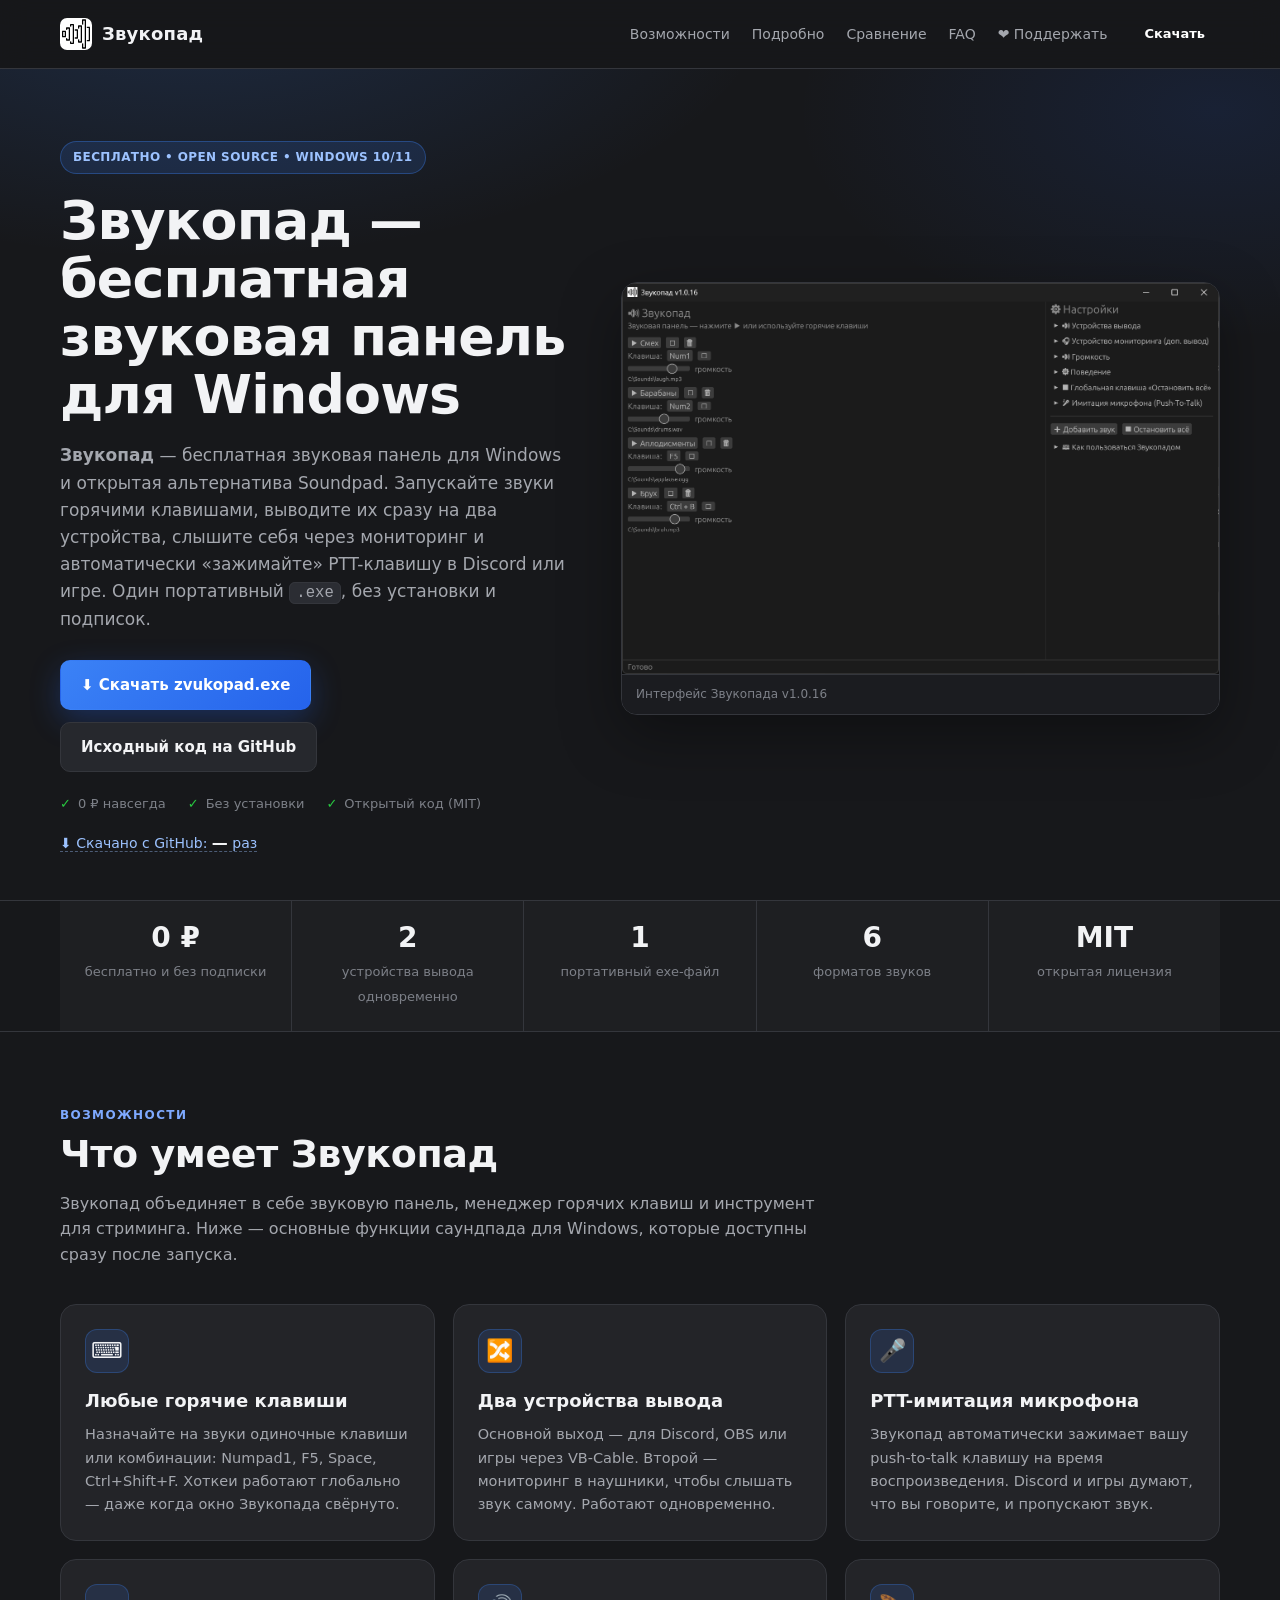
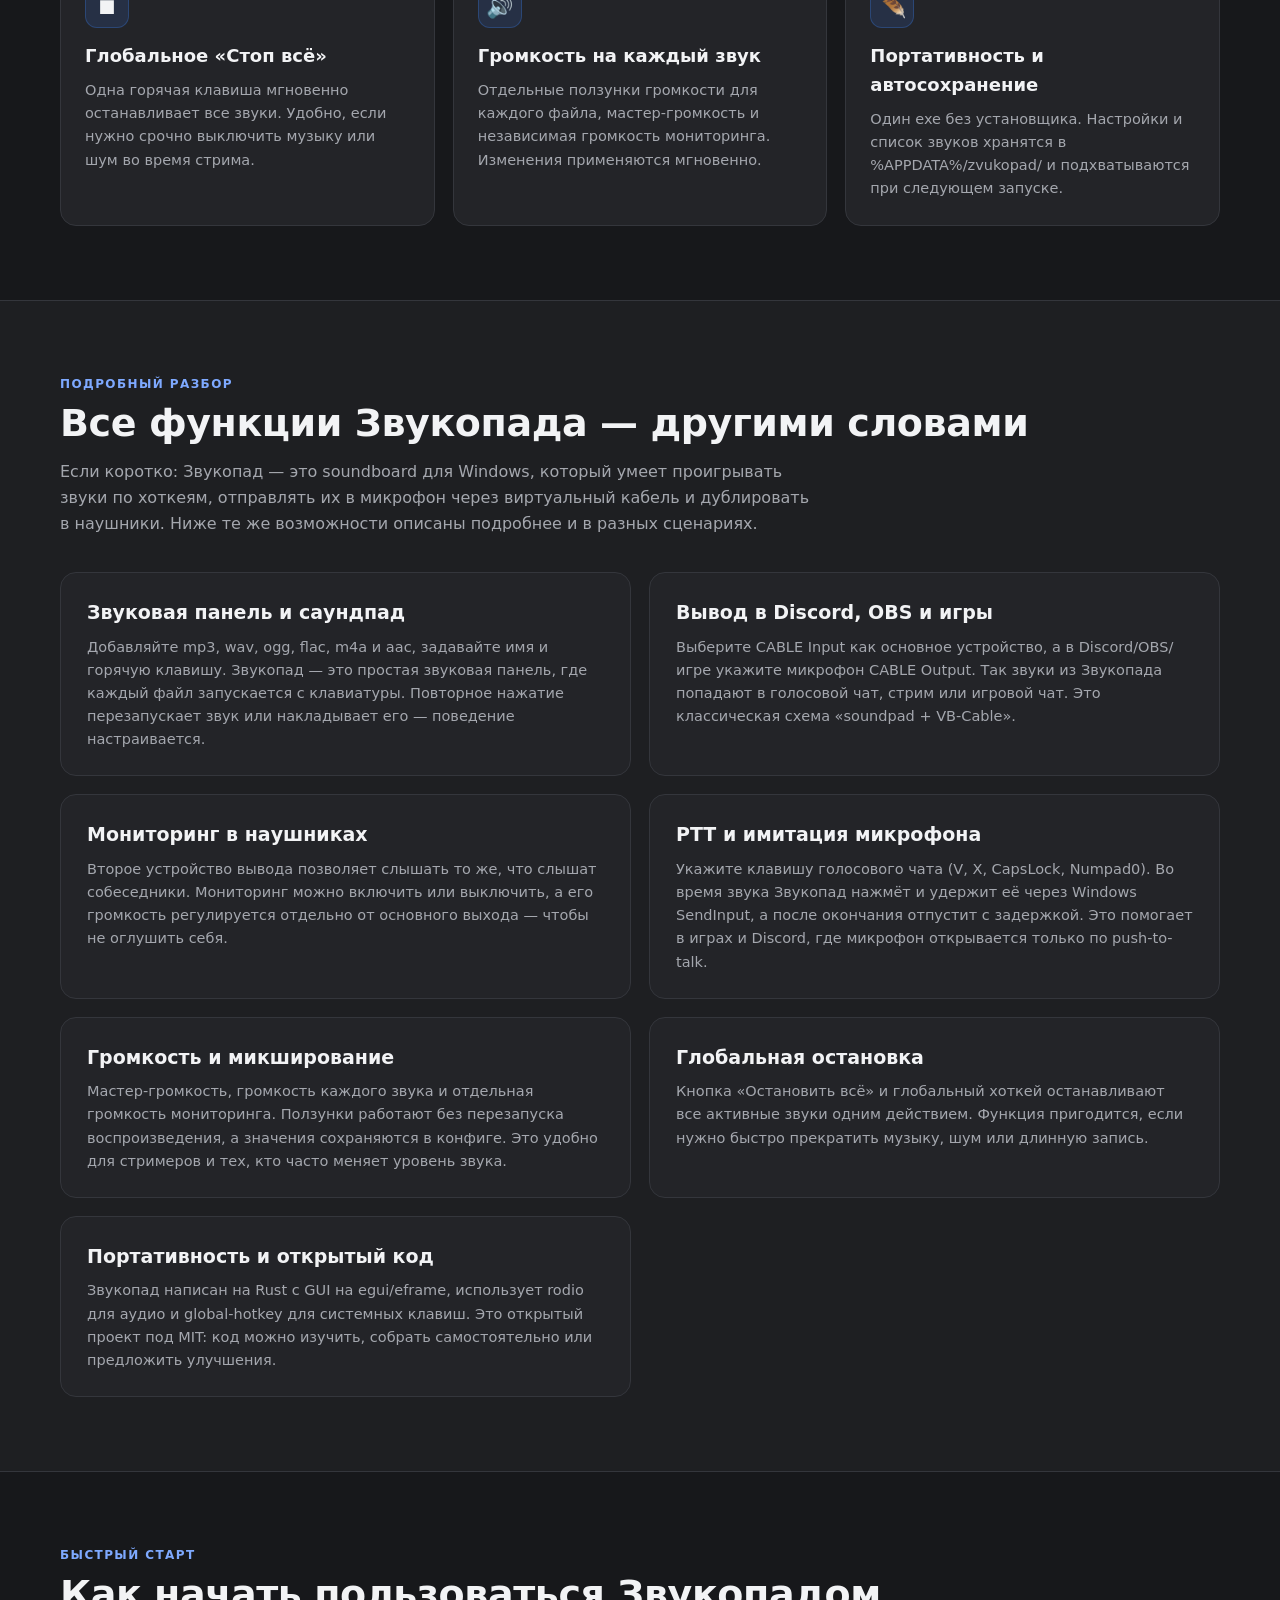
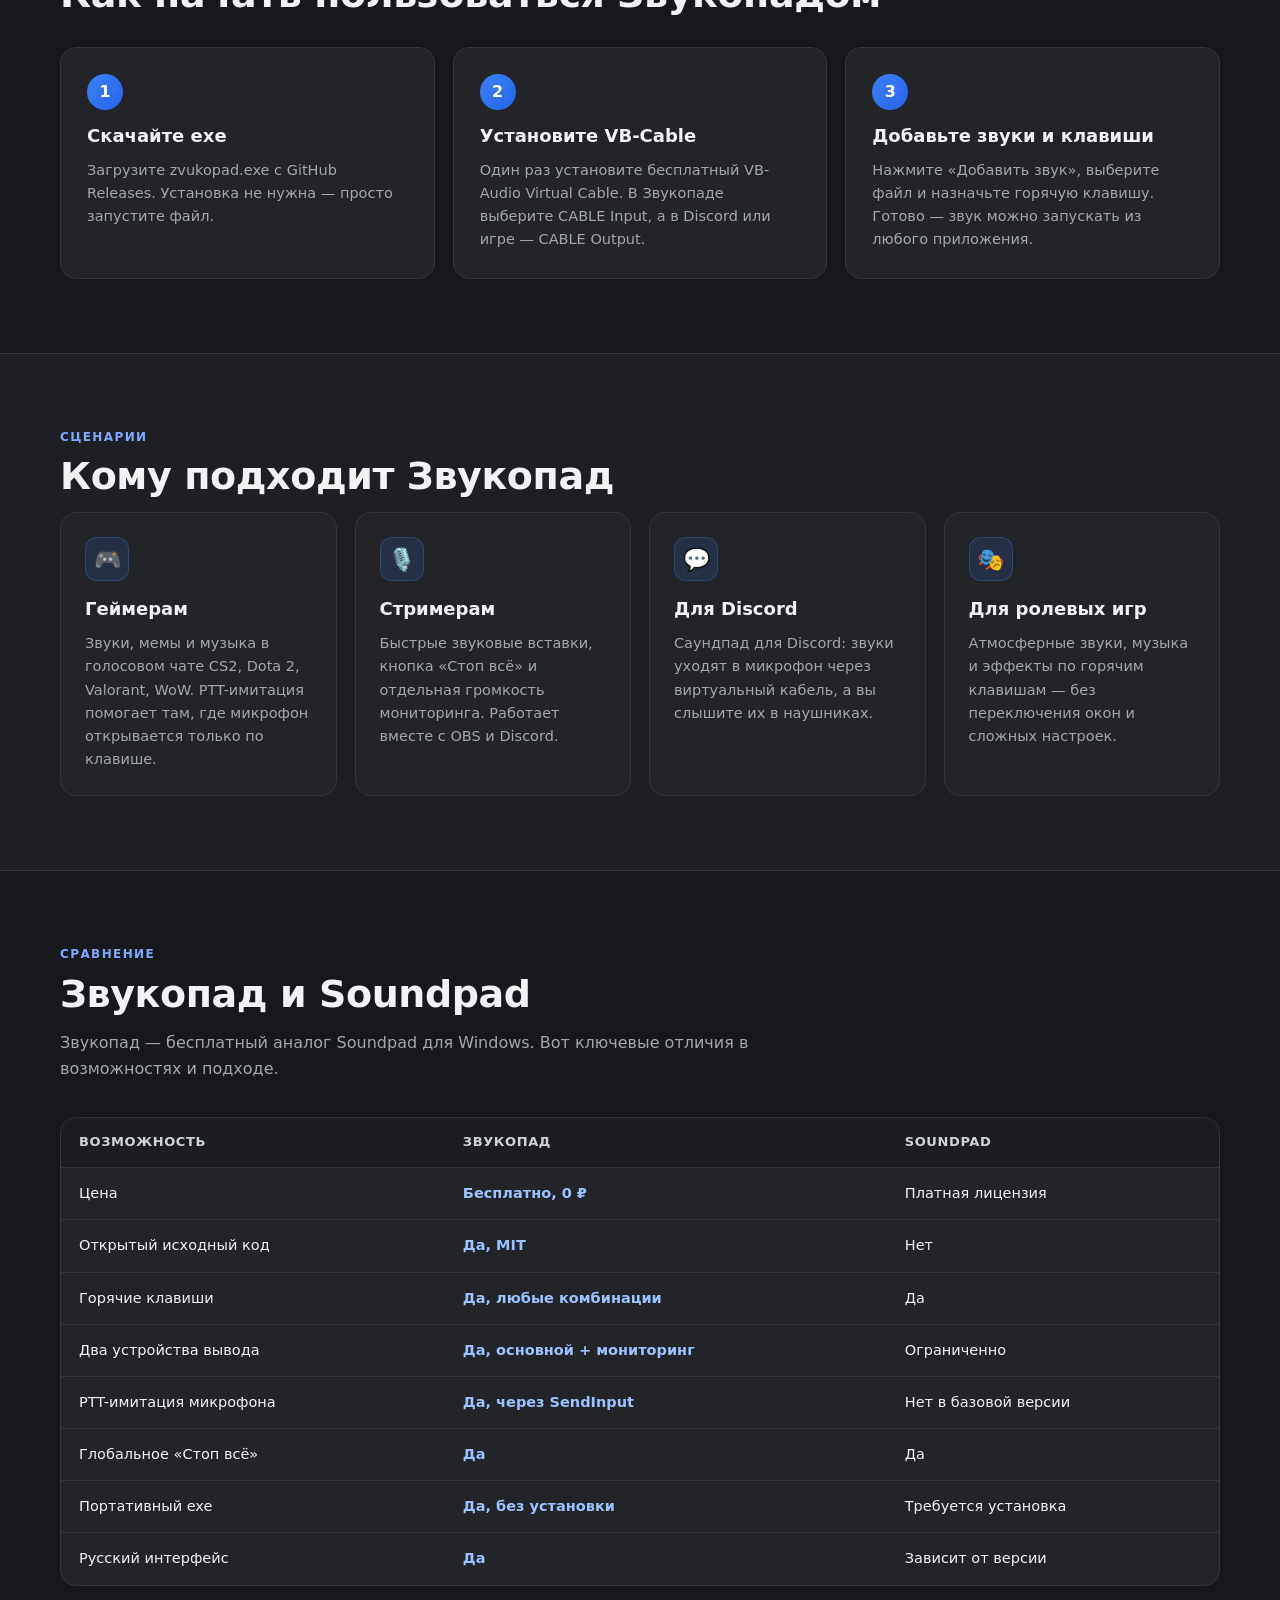
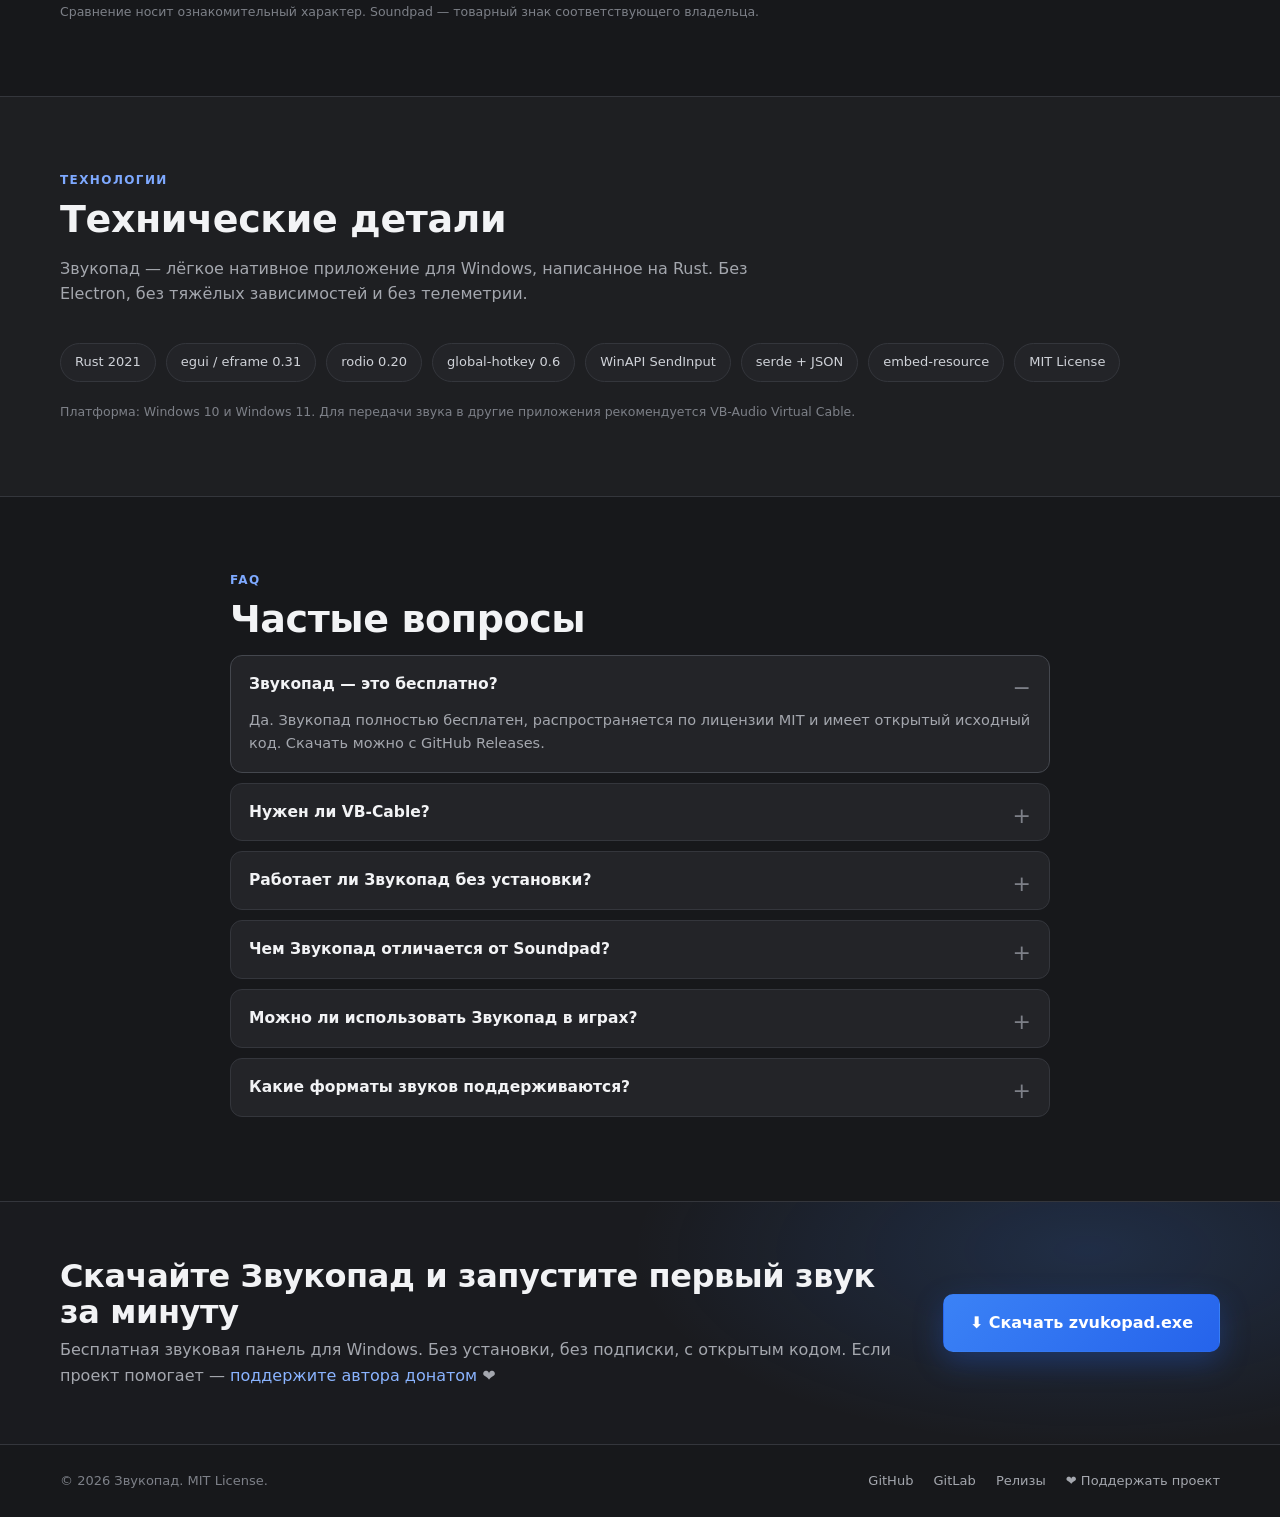
==== docs/index.html @ e40341d3 "fix(site): живой счётчик загрузок из GitHub API вместо бейджа shields.io" ====
<!DOCTYPE html>
<html lang="ru">
<head>
  <meta charset="UTF-8">
  <meta name="viewport" content="width=device-width, initial-scale=1">
  <title>Звукопад — бесплатный Soundpad для Windows: звуковая панель, горячие клавиши, PTT</title>
  <meta name="description" content="Звукопад — бесплатная звуковая панель (саундпад) для Windows. Горячие клавиши, вывод звука на два устройства, мониторинг, PTT-имитация микрофона и глобальная кнопка «Стоп всё». Портативный exe без установки. Бесплатный аналог Soundpad.">
  <meta name="keywords" content="звукопад, soundpad, саундпад, soundboard, звуковая панель, звуки для Discord, горячие клавиши, PTT, VB-Cable, виртуальный кабель, бесплатный soundpad, soundpad alternative, Windows, Rust, звуки для игр, стриминг">
  <meta name="robots" content="index, follow, max-image-preview:large">
  <meta name="theme-color" content="#1e1f22">
  <link rel="canonical" href="https://didimoonyt.github.io/zvukopad/">
  <link rel="icon" href="assets/icon.ico">
  <link rel="apple-touch-icon" href="assets/icon.ico">

  <meta property="og:type" content="website">
  <meta property="og:site_name" content="Звукопад">
  <meta property="og:locale" content="ru_RU">
  <meta property="og:title" content="Звукопад — бесплатный Soundpad для Windows">
  <meta property="og:description" content="Звуковая панель с горячими клавишами, двумя устройствами вывода, мониторингом и PTT-имитацией микрофона. Бесплатно, без установки, с открытым кодом.">
  <meta property="og:url" content="https://didimoonyt.github.io/zvukopad/">
  <meta property="og:image" content="https://didimoonyt.github.io/zvukopad/assets/screenshot-v1.0.16.png">
  <meta property="og:image:alt" content="Скриншот интерфейса Звукопада">

  <meta name="twitter:card" content="summary_large_image">
  <meta name="twitter:title" content="Звукопад — бесплатный Soundpad для Windows">
  <meta name="twitter:description" content="Звуковая панель с горячими клавишами, двумя устройствами вывода и PTT-имитацией микрофона. Бесплатный аналог Soundpad.">
  <meta name="twitter:image" content="https://didimoonyt.github.io/zvukopad/assets/screenshot-v1.0.16.png">

  <link rel="stylesheet" href="styles.css">

  <script type="application/ld+json">
  {
    "@context": "https://schema.org",
    "@type": "SoftwareApplication",
    "name": "Звукопад",
    "alternateName": ["Zvukopad", "Звукопад — бесплатный аналог Soundpad"],
    "applicationCategory": "MultimediaApplication",
    "applicationSubCategory": "Soundboard",
    "operatingSystem": "Windows 10, Windows 11",
    "description": "Бесплатная звуковая панель для Windows с горячими клавишами, выводом звука на два устройства, мониторингом, PTT-имитацией микрофона и глобальной кнопкой «Стоп всё». Портативный exe без установки.",
    "url": "https://didimoonyt.github.io/zvukopad/",
    "downloadUrl": "https://github.com/DidimoonYT/zvukopad/releases/latest/download/zvukopad.exe",
    "screenshot": "https://didimoonyt.github.io/zvukopad/assets/screenshot-v1.0.16.png",
    "softwareVersion": "1.0.17",
    "license": "https://github.com/DidimoonYT/zvukopad/blob/master/LICENSE",
    "offers": { "@type": "Offer", "price": "0", "priceCurrency": "RUB" },
    "featureList": [
      "Горячие клавиши для любых звуков",
      "Вывод звука одновременно на два устройства",
      "Мониторинг в наушники",
      "PTT-имитация микрофона",
      "Глобальная кнопка «Стоп всё»",
      "Отдельная громкость для каждого звука",
      "Портативный exe без установки",
      "Открытый исходный код на Rust"
    ],
    "author": { "@type": "Person", "name": "DidimoonYT", "url": "https://github.com/DidimoonYT" },
    "sameAs": [
      "https://github.com/DidimoonYT/zvukopad",
      "https://gitlab.com/didimoonyt/zvukopad"
    ]
  }
  </script>

  <script type="application/ld+json">
  {
    "@context": "https://schema.org",
    "@type": "FAQPage",
    "mainEntity": [
      {
        "@type": "Question",
        "name": "Звукопад — это бесплатно?",
        "acceptedAnswer": { "@type": "Answer", "text": "Да. Звукопад полностью бесплатен, распространяется по лицензии MIT и имеет открытый исходный код. Скачать можно с GitHub Releases." }
      },
      {
        "@type": "Question",
        "name": "Нужен ли VB-Cable?",
        "acceptedAnswer": { "@type": "Answer", "text": "Для передачи звука в Discord, OBS или игры нужен виртуальный аудиокабель VB-Cable. Это бесплатная программа, устанавливается один раз." }
      },
      {
        "@type": "Question",
        "name": "Работает ли Звукопад без установки?",
        "acceptedAnswer": { "@type": "Answer", "text": "Да, это портативный single-exe. Достаточно скачать zvukopad.exe и запустить. Настройки сохраняются в %APPDATA%/zvukopad/." }
      },
      {
        "@type": "Question",
        "name": "Чем Звукопад отличается от Soundpad?",
        "acceptedAnswer": { "@type": "Answer", "text": "Звукопад бесплатный, с открытым кодом, поддерживает два устройства вывода, мониторинг, PTT-имитацию микрофона и глобальную кнопку «Стоп всё». Это лёгкий портативный аналог Soundpad для Windows." }
      },
      {
        "@type": "Question",
        "name": "Можно ли использовать Звукопад в играх?",
        "acceptedAnswer": { "@type": "Answer", "text": "Да. Звукопад работает как обычное приложение Windows и использует SendInput для PTT-имитации. В большинстве игр и в Discord звук передаётся через виртуальный кабель." }
      }
    ]
  }
  </script>
</head>
<body>
  <header class="site-header">
    <div class="container header-inner">
      <a class="brand" href="#top" aria-label="Звукопад — на главную">
        <img src="assets/icon.ico" alt="" width="32" height="32">
        <span>Звукопад</span>
      </a>
      <nav class="nav" aria-label="Основная навигация">
        <a href="#features">Возможности</a>
        <a href="#details">Подробно</a>
        <a href="#compare">Сравнение</a>
        <a href="#faq">FAQ</a>
        <a href="https://www.donationalerts.com/r/didimoon" target="_blank" rel="noopener">❤ Поддержать</a>
        <a class="btn btn-small" href="https://github.com/DidimoonYT/zvukopad/releases/latest/download/zvukopad.exe">Скачать</a>
      </nav>
    </div>
  </header>

  <main id="top">
    <section class="hero">
      <div class="container hero-grid">
        <div class="hero-copy">
          <p class="badge">Бесплатно • Open Source • Windows 10/11</p>
          <h1>Звукопад — бесплатная звуковая панель для Windows</h1>
          <p class="lead">
            <strong>Звукопад</strong> — бесплатная звуковая панель для Windows и открытая альтернатива Soundpad. Запускайте звуки
            горячими клавишами, выводите их сразу на два устройства, слышите себя через мониторинг и
            автоматически «зажимайте» PTT-клавишу в Discord или игре. Один портативный <code>.exe</code>,
            без установки и подписок.
          </p>
          <div class="hero-actions">
            <a class="btn btn-primary" href="https://github.com/DidimoonYT/zvukopad/releases/latest/download/zvukopad.exe">⬇ Скачать zvukopad.exe</a>
            <a class="btn btn-ghost" href="https://github.com/DidimoonYT/zvukopad" target="_blank" rel="noopener">Исходный код на GitHub</a>
          </div>
          <ul class="hero-points">
            <li>0 ₽ навсегда</li>
            <li>Без установки</li>
            <li>Открытый код (MIT)</li>
          </ul>
          <p class="downloads-line">
            <a href="https://github.com/DidimoonYT/zvukopad/releases" target="_blank" rel="noopener">
              ⬇ Скачано с GitHub: <strong id="downloads-count">…</strong> раз
            </a>
          </p>
        </div>
        <figure class="hero-shot">
          <img src="assets/screenshot-v1.0.16.png" alt="Скриншот интерфейса Звукопада: список звуков, горячие клавиши, громкость и настройки" width="1444" height="947" loading="eager">
          <figcaption>Интерфейс Звукопада v1.0.16</figcaption>
        </figure>
      </div>
    </section>

    <section class="stats" aria-label="Коротко о программе">
      <div class="container stats-grid">
        <div><strong>0 ₽</strong><span>бесплатно и без подписки</span></div>
        <div><strong>2</strong><span>устройства вывода одновременно</span></div>
        <div><strong>1</strong><span>портативный exe-файл</span></div>
        <div><strong>6</strong><span>форматов звуков</span></div>
        <div><strong>MIT</strong><span>открытая лицензия</span></div>
      </div>
    </section>

    <section id="features" class="section">
      <div class="container">
        <p class="eyebrow">Возможности</p>
        <h2>Что умеет Звукопад</h2>
        <p class="section-lead">
          Звукопад объединяет в себе звуковую панель, менеджер горячих клавиш и инструмент для стриминга.
          Ниже — основные функции саундпада для Windows, которые доступны сразу после запуска.
        </p>
        <div class="cards">
          <article class="card">
            <div class="icon">⌨️</div>
            <h3>Любые горячие клавиши</h3>
            <p>Назначайте на звуки одиночные клавиши или комбинации: Numpad1, F5, Space, Ctrl+Shift+F. Хоткеи работают глобально — даже когда окно Звукопада свёрнуто.</p>
          </article>
          <article class="card">
            <div class="icon">🔀</div>
            <h3>Два устройства вывода</h3>
            <p>Основной выход — для Discord, OBS или игры через VB-Cable. Второй — мониторинг в наушники, чтобы слышать звук самому. Работают одновременно.</p>
          </article>
          <article class="card">
            <div class="icon">🎤</div>
            <h3>PTT-имитация микрофона</h3>
            <p>Звукопад автоматически зажимает вашу push-to-talk клавишу на время воспроизведения. Discord и игры думают, что вы говорите, и пропускают звук.</p>
          </article>
          <article class="card">
            <div class="icon">⏹</div>
            <h3>Глобальное «Стоп всё»</h3>
            <p>Одна горячая клавиша мгновенно останавливает все звуки. Удобно, если нужно срочно выключить музыку или шум во время стрима.</p>
          </article>
          <article class="card">
            <div class="icon">🔊</div>
            <h3>Громкость на каждый звук</h3>
            <p>Отдельные ползунки громкости для каждого файла, мастер-громкость и независимая громкость мониторинга. Изменения применяются мгновенно.</p>
          </article>
          <article class="card">
            <div class="icon">🪶</div>
            <h3>Портативность и автосохранение</h3>
            <p>Один exe без установщика. Настройки и список звуков хранятся в %APPDATA%/zvukopad/ и подхватываются при следующем запуске.</p>
          </article>
        </div>
      </div>
    </section>

    <section id="details" class="section section-alt">
      <div class="container">
        <p class="eyebrow">Подробный разбор</p>
        <h2>Все функции Звукопада — другими словами</h2>
        <p class="section-lead">
          Если коротко: Звукопад — это soundboard для Windows, который умеет проигрывать звуки по хоткеям,
          отправлять их в микрофон через виртуальный кабель и дублировать в наушники. Ниже те же возможности
          описаны подробнее и в разных сценариях.
        </p>

        <div class="detail-list">
          <article class="detail">
            <h3>Звуковая панель и саундпад</h3>
            <p>Добавляйте mp3, wav, ogg, flac, m4a и aac, задавайте имя и горячую клавишу. Звукопад — это простая звуковая панель, где каждый файл запускается с клавиатуры. Повторное нажатие перезапускает звук или накладывает его — поведение настраивается.</p>
          </article>
          <article class="detail">
            <h3>Вывод в Discord, OBS и игры</h3>
            <p>Выберите CABLE Input как основное устройство, а в Discord/OBS/игре укажите микрофон CABLE Output. Так звуки из Звукопада попадают в голосовой чат, стрим или игровой чат. Это классическая схема «soundpad + VB-Cable».</p>
          </article>
          <article class="detail">
            <h3>Мониторинг в наушниках</h3>
            <p>Второе устройство вывода позволяет слышать то же, что слышат собеседники. Мониторинг можно включить или выключить, а его громкость регулируется отдельно от основного выхода — чтобы не оглушить себя.</p>
          </article>
          <article class="detail">
            <h3>PTT и имитация микрофона</h3>
            <p>Укажите клавишу голосового чата (V, X, CapsLock, Numpad0). Во время звука Звукопад нажмёт и удержит её через Windows SendInput, а после окончания отпустит с задержкой. Это помогает в играх и Discord, где микрофон открывается только по push-to-talk.</p>
          </article>
          <article class="detail">
            <h3>Громкость и микширование</h3>
            <p>Мастер-громкость, громкость каждого звука и отдельная громкость мониторинга. Ползунки работают без перезапуска воспроизведения, а значения сохраняются в конфиге. Это удобно для стримеров и тех, кто часто меняет уровень звука.</p>
          </article>
          <article class="detail">
            <h3>Глобальная остановка</h3>
            <p>Кнопка «Остановить всё» и глобальный хоткей останавливают все активные звуки одним действием. Функция пригодится, если нужно быстро прекратить музыку, шум или длинную запись.</p>
          </article>
          <article class="detail">
            <h3>Портативность и открытый код</h3>
            <p>Звукопад написан на Rust с GUI на egui/eframe, использует rodio для аудио и global-hotkey для системных клавиш. Это открытый проект под MIT: код можно изучить, собрать самостоятельно или предложить улучшения.</p>
          </article>
        </div>
      </div>
    </section>

    <section id="how" class="section">
      <div class="container">
        <p class="eyebrow">Быстрый старт</p>
        <h2>Как начать пользоваться Звукопадом</h2>
        <div class="steps">
          <div class="step">
            <span>1</span>
            <h3>Скачайте exe</h3>
            <p>Загрузите zvukopad.exe с GitHub Releases. Установка не нужна — просто запустите файл.</p>
          </div>
          <div class="step">
            <span>2</span>
            <h3>Установите VB-Cable</h3>
            <p>Один раз установите бесплатный VB-Audio Virtual Cable. В Звукопаде выберите CABLE Input, а в Discord или игре — CABLE Output.</p>
          </div>
          <div class="step">
            <span>3</span>
            <h3>Добавьте звуки и клавиши</h3>
            <p>Нажмите «Добавить звук», выберите файл и назначьте горячую клавишу. Готово — звук можно запускать из любого приложения.</p>
          </div>
        </div>
      </div>
    </section>

    <section class="section section-alt">
      <div class="container">
        <p class="eyebrow">Сценарии</p>
        <h2>Кому подходит Звукопад</h2>
        <div class="cards cards-4">
          <article class="card">
            <div class="icon">🎮</div>
            <h3>Геймерам</h3>
            <p>Звуки, мемы и музыка в голосовом чате CS2, Dota 2, Valorant, WoW. PTT-имитация помогает там, где микрофон открывается только по клавише.</p>
          </article>
          <article class="card">
            <div class="icon">🎙️</div>
            <h3>Стримерам</h3>
            <p>Быстрые звуковые вставки, кнопка «Стоп всё» и отдельная громкость мониторинга. Работает вместе с OBS и Discord.</p>
          </article>
          <article class="card">
            <div class="icon">💬</div>
            <h3>Для Discord</h3>
            <p>Саундпад для Discord: звуки уходят в микрофон через виртуальный кабель, а вы слышите их в наушниках.</p>
          </article>
          <article class="card">
            <div class="icon">🎭</div>
            <h3>Для ролевых игр</h3>
            <p>Атмосферные звуки, музыка и эффекты по горячим клавишам — без переключения окон и сложных настроек.</p>
          </article>
        </div>
      </div>
    </section>

    <section id="compare" class="section">
      <div class="container">
        <p class="eyebrow">Сравнение</p>
        <h2>Звукопад и Soundpad</h2>
        <p class="section-lead">Звукопад — бесплатный аналог Soundpad для Windows. Вот ключевые отличия в возможностях и подходе.</p>
        <div class="table-wrap">
          <table>
            <thead>
              <tr><th>Возможность</th><th>Звукопад</th><th>Soundpad</th></tr>
            </thead>
            <tbody>
              <tr><td>Цена</td><td>Бесплатно, 0 ₽</td><td>Платная лицензия</td></tr>
              <tr><td>Открытый исходный код</td><td>Да, MIT</td><td>Нет</td></tr>
              <tr><td>Горячие клавиши</td><td>Да, любые комбинации</td><td>Да</td></tr>
              <tr><td>Два устройства вывода</td><td>Да, основной + мониторинг</td><td>Ограниченно</td></tr>
              <tr><td>PTT-имитация микрофона</td><td>Да, через SendInput</td><td>Нет в базовой версии</td></tr>
              <tr><td>Глобальное «Стоп всё»</td><td>Да</td><td>Да</td></tr>
              <tr><td>Портативный exe</td><td>Да, без установки</td><td>Требуется установка</td></tr>
              <tr><td>Русский интерфейс</td><td>Да</td><td>Зависит от версии</td></tr>
            </tbody>
          </table>
        </div>
        <p class="note">Сравнение носит ознакомительный характер. Soundpad — товарный знак соответствующего владельца.</p>
      </div>
    </section>

    <section class="section section-alt">
      <div class="container">
        <p class="eyebrow">Технологии</p>
        <h2>Технические детали</h2>
        <p class="section-lead">Звукопад — лёгкое нативное приложение для Windows, написанное на Rust. Без Electron, без тяжёлых зависимостей и без телеметрии.</p>
        <ul class="chips">
          <li>Rust 2021</li>
          <li>egui / eframe 0.31</li>
          <li>rodio 0.20</li>
          <li>global-hotkey 0.6</li>
          <li>WinAPI SendInput</li>
          <li>serde + JSON</li>
          <li>embed-resource</li>
          <li>MIT License</li>
        </ul>
        <p class="note">Платформа: Windows 10 и Windows 11. Для передачи звука в другие приложения рекомендуется VB-Audio Virtual Cable.</p>
      </div>
    </section>

    <section id="faq" class="section">
      <div class="container narrow">
        <p class="eyebrow">FAQ</p>
        <h2>Частые вопросы</h2>
        <details open>
          <summary>Звукопад — это бесплатно?</summary>
          <p>Да. Звукопад полностью бесплатен, распространяется по лицензии MIT и имеет открытый исходный код. Скачать можно с GitHub Releases.</p>
        </details>
        <details>
          <summary>Нужен ли VB-Cable?</summary>
          <p>Для передачи звука в Discord, OBS или игры нужен виртуальный аудиокабель VB-Cable. Это бесплатная программа, устанавливается один раз. В Звукопаде выберите CABLE Input, а в приложении-получателе — CABLE Output.</p>
        </details>
        <details>
          <summary>Работает ли Звукопад без установки?</summary>
          <p>Да, это портативный single-exe. Достаточно скачать zvukopad.exe и запустить. Настройки сохраняются в %APPDATA%/zvukopad/.</p>
        </details>
        <details>
          <summary>Чем Звукопад отличается от Soundpad?</summary>
          <p>Звукопад бесплатный, с открытым кодом, поддерживает два устройства вывода, мониторинг, PTT-имитацию микрофона и глобальную кнопку «Стоп всё». Это лёгкий портативный аналог Soundpad для Windows.</p>
        </details>
        <details>
          <summary>Можно ли использовать Звукопад в играх?</summary>
          <p>Да. Звукопад работает как обычное приложение Windows и использует SendInput для PTT-имитации. В большинстве игр и в Discord звук передаётся через виртуальный кабель. Некоторые анти-читы могут блокировать синтетический ввод — это ограничение Windows, а не Звукопада.</p>
        </details>
        <details>
          <summary>Какие форматы звуков поддерживаются?</summary>
          <p>mp3, wav, ogg, flac, m4a и aac. Файлы добавляются через системный диалог выбора.</p>
        </details>
      </div>
    </section>

    <section class="cta">
      <div class="container cta-inner">
        <div>
          <h2>Скачайте Звукопад и запустите первый звук за минуту</h2>
          <p>Бесплатная звуковая панель для Windows. Без установки, без подписки, с открытым кодом. Если проект помогает — <a href="https://www.donationalerts.com/r/didimoon" target="_blank" rel="noopener">поддержите автора донатом</a> ❤</p>
        </div>
        <a class="btn btn-primary btn-large" href="https://github.com/DidimoonYT/zvukopad/releases/latest/download/zvukopad.exe">⬇ Скачать zvukopad.exe</a>
      </div>
    </section>
  </main>

  <footer class="site-footer">
    <div class="container footer-inner">
      <p>© 2026 Звукопад. MIT License.</p>
      <p>
        <a href="https://github.com/DidimoonYT/zvukopad" target="_blank" rel="noopener">GitHub</a>
        <a href="https://gitlab.com/didimoonyt/zvukopad" target="_blank" rel="noopener">GitLab</a>
        <a href="https://github.com/DidimoonYT/zvukopad/releases" target="_blank" rel="noopener">Релизы</a>
        <a href="https://www.donationalerts.com/r/didimoon" target="_blank" rel="noopener">❤ Поддержать проект</a>
      </p>
    </div>
  </footer>

  <script>
    (function () {
      var el = document.getElementById("downloads-count");
      if (!el) return;

      var CACHE_KEY = "zvukopad-downloads-v2";

      function show(total) {
        el.textContent = total.toLocaleString("ru-RU");
      }

      function cachedTotal() {
        try {
          var raw = localStorage.getItem(CACHE_KEY);
          return raw ? parseInt(raw, 10) : null;
        } catch (e) {
          return null;
        }
      }

      function save(total) {
        try { localStorage.setItem(CACHE_KEY, String(total)); } catch (e) {}
      }

      fetch("https://api.github.com/repos/DidimoonYT/zvukopad/releases?per_page=100", {
        headers: { Accept: "application/vnd.github+json" }
      })
        .then(function (r) {
          if (!r.ok) throw new Error("GitHub API " + r.status);
          return r.json();
        })
        .then(function (releases) {
          var total = 0;
          (Array.isArray(releases) ? releases : []).forEach(function (rel) {
            (rel.assets || []).forEach(function (asset) {
              total += asset.download_count || 0;
            });
          });
          show(total);
          save(total);
        })
        .catch(function () {
          var cached = cachedTotal();
          if (cached !== null && !isNaN(cached)) {
            show(cached);
          } else {
            el.textContent = "—";
          }
        });
    })();
  </script>
</body>
</html>
---- docs/styles.css ----
:root {
  --bg: #17181b;
  --bg-soft: #1e1f22;
  --bg-card: #232428;
  --bg-card-hover: #2a2b30;
  --border: #34363c;
  --text: #f2f3f5;
  --muted: #a4a7ae;
  --muted-2: #7d8088;
  --accent: #3b82f6;
  --accent-2: #2563eb;
  --accent-soft: rgba(59, 130, 246, 0.14);
  --green: #28c840;
  --radius: 16px;
  --shadow: 0 20px 60px rgba(0, 0, 0, 0.35);
  --max: 1160px;
}

* { box-sizing: border-box; }

html {
  scroll-behavior: smooth;
  scroll-padding-top: 88px;
}

body {
  margin: 0;
  background: var(--bg);
  color: var(--text);
  font-family: "Segoe UI", system-ui, -apple-system, BlinkMacSystemFont, Arial, sans-serif;
  line-height: 1.6;
  -webkit-font-smoothing: antialiased;
}

img { max-width: 100%; display: block; }

a { color: #8ab4ff; text-decoration: none; }
a:hover { color: #b7ceff; }

code {
  background: #2b2d33;
  border: 1px solid var(--border);
  border-radius: 6px;
  padding: 1px 6px;
  font-size: 0.92em;
}

.container {
  width: min(var(--max), calc(100% - 40px));
  margin: 0 auto;
}
.container.narrow { max-width: 820px; }

/* Header */
.site-header {
  position: sticky;
  top: 0;
  z-index: 50;
  background: rgba(23, 24, 27, 0.85);
  backdrop-filter: blur(14px);
  border-bottom: 1px solid var(--border);
}
.header-inner {
  display: flex;
  align-items: center;
  justify-content: space-between;
  gap: 20px;
  height: 68px;
}
.brand {
  display: inline-flex;
  align-items: center;
  gap: 10px;
  color: var(--text);
  font-weight: 700;
  font-size: 18px;
  letter-spacing: 0.2px;
}
.brand img { border-radius: 7px; }
.nav {
  display: flex;
  align-items: center;
  gap: 22px;
  font-size: 14px;
}
.nav a { color: var(--muted); }
.nav a:hover { color: var(--text); }
.nav .btn { color: #fff; }

/* Buttons */
.btn {
  display: inline-flex;
  align-items: center;
  justify-content: center;
  gap: 8px;
  border-radius: 10px;
  padding: 12px 20px;
  font-weight: 600;
  font-size: 15px;
  border: 1px solid transparent;
  transition: background 0.15s ease, border-color 0.15s ease, transform 0.15s ease;
  white-space: nowrap;
}
.btn:hover { transform: translateY(-1px); }
.btn-primary {
  background: linear-gradient(135deg, var(--accent), var(--accent-2));
  color: #fff;
  box-shadow: 0 10px 30px rgba(37, 99, 235, 0.3);
}
.btn-primary:hover { background: linear-gradient(135deg, #4f8ff7, #2f6ff0); color: #fff; }
.btn-ghost {
  background: #26282d;
  border-color: var(--border);
  color: var(--text);
}
.btn-ghost:hover { background: #2d2f35; color: var(--text); }
.btn-small { padding: 8px 14px; font-size: 13px; border-radius: 8px; }
.btn-large { padding: 15px 26px; font-size: 16px; }

/* Hero */
.hero {
  padding: 72px 0 44px;
  background:
    radial-gradient(900px 420px at 15% -10%, rgba(59, 130, 246, 0.18), transparent 65%),
    radial-gradient(700px 380px at 95% 5%, rgba(37, 99, 235, 0.12), transparent 60%);
  border-bottom: 1px solid var(--border);
}
.hero-grid {
  display: grid;
  grid-template-columns: 1.02fr 1.2fr;
  gap: 52px;
  align-items: center;
}
.badge {
  display: inline-block;
  margin: 0 0 18px;
  padding: 6px 12px;
  border-radius: 999px;
  background: var(--accent-soft);
  border: 1px solid rgba(59, 130, 246, 0.35);
  color: #9cc2ff;
  font-size: 12px;
  font-weight: 700;
  letter-spacing: 0.4px;
  text-transform: uppercase;
}
h1 {
  margin: 0 0 18px;
  font-size: clamp(32px, 4.2vw, 54px);
  line-height: 1.08;
  letter-spacing: -0.8px;
}
.lead {
  margin: 0 0 26px;
  color: var(--muted);
  font-size: 17px;
  max-width: 560px;
}
.hero-actions {
  display: flex;
  flex-wrap: wrap;
  gap: 12px;
  margin-bottom: 22px;
}
.hero-points {
  display: flex;
  flex-wrap: wrap;
  gap: 10px 22px;
  margin: 0;
  padding: 0;
  list-style: none;
  color: var(--muted-2);
  font-size: 13px;
}
.hero-points li::before {
  content: "✓";
  color: var(--green);
  margin-right: 7px;
  font-weight: 700;
}
.downloads-line {
  margin: 16px 0 0;
  font-size: 14px;
  color: var(--muted);
}
.downloads-line a {
  color: #9cc2ff;
  border-bottom: 1px dashed rgba(156, 194, 255, 0.4);
}
.downloads-line a:hover { color: #b7ceff; border-bottom-color: #b7ceff; }
.downloads-line strong {
  color: var(--text);
  font-size: 16px;
}
.hero-shot {
  margin: 0;
  border: 1px solid var(--border);
  border-radius: var(--radius);
  overflow: hidden;
  background: #111214;
  box-shadow: var(--shadow);
}
.hero-shot img { width: 100%; height: auto; }
.hero-shot figcaption {
  padding: 10px 14px;
  font-size: 12px;
  color: var(--muted-2);
  border-top: 1px solid var(--border);
  background: #1b1c20;
}

/* Stats */
.stats { border-bottom: 1px solid var(--border); }
.stats-grid {
  display: grid;
  grid-template-columns: repeat(5, 1fr);
  gap: 1px;
  padding: 0;
  background: var(--border);
}
.stats-grid > div {
  background: var(--bg-soft);
  padding: 22px 18px;
  text-align: center;
}
.stats-grid strong {
  display: block;
  font-size: 28px;
  line-height: 1.1;
  margin-bottom: 4px;
}
.stats-grid span { color: var(--muted-2); font-size: 13px; }

/* Sections */
.section { padding: 74px 0; }
.section-alt {
  background: var(--bg-soft);
  border-top: 1px solid var(--border);
  border-bottom: 1px solid var(--border);
}
.eyebrow {
  margin: 0 0 8px;
  color: #7ea9ff;
  font-size: 12px;
  font-weight: 700;
  letter-spacing: 1.4px;
  text-transform: uppercase;
}
h2 {
  margin: 0 0 14px;
  font-size: clamp(26px, 3vw, 38px);
  line-height: 1.15;
  letter-spacing: -0.4px;
}
.section-lead {
  margin: 0 0 36px;
  max-width: 760px;
  color: var(--muted);
  font-size: 16px;
}

/* Cards */
.cards {
  display: grid;
  grid-template-columns: repeat(3, 1fr);
  gap: 18px;
}
.cards-4 { grid-template-columns: repeat(4, 1fr); }
.card {
  background: var(--bg-card);
  border: 1px solid var(--border);
  border-radius: var(--radius);
  padding: 24px;
  transition: transform 0.15s ease, background 0.15s ease, border-color 0.15s ease;
}
.card:hover {
  transform: translateY(-3px);
  background: var(--bg-card-hover);
  border-color: #44474e;
}
.card .icon {
  width: 44px;
  height: 44px;
  display: grid;
  place-items: center;
  border-radius: 12px;
  background: var(--accent-soft);
  border: 1px solid rgba(59, 130, 246, 0.28);
  font-size: 22px;
  margin-bottom: 14px;
}
.card h3 { margin: 0 0 8px; font-size: 18px; }
.card p { margin: 0; color: var(--muted); font-size: 14.5px; }

/* Details */
.detail-list {
  display: grid;
  grid-template-columns: repeat(2, 1fr);
  gap: 18px;
}
.detail {
  background: var(--bg-card);
  border: 1px solid var(--border);
  border-radius: var(--radius);
  padding: 24px 26px;
}
.detail h3 { margin: 0 0 8px; font-size: 19px; }
.detail p { margin: 0; color: var(--muted); font-size: 14.5px; }

/* Steps */
.steps {
  display: grid;
  grid-template-columns: repeat(3, 1fr);
  gap: 18px;
  margin-top: 30px;
}
.step {
  background: var(--bg-card);
  border: 1px solid var(--border);
  border-radius: var(--radius);
  padding: 26px;
}
.step span {
  display: inline-grid;
  place-items: center;
  width: 36px;
  height: 36px;
  border-radius: 999px;
  background: linear-gradient(135deg, var(--accent), var(--accent-2));
  color: #fff;
  font-weight: 800;
  margin-bottom: 12px;
}
.step h3 { margin: 0 0 8px; font-size: 18px; }
.step p { margin: 0; color: var(--muted); font-size: 14.5px; }

/* Table */
.table-wrap {
  overflow-x: auto;
  border: 1px solid var(--border);
  border-radius: var(--radius);
  background: var(--bg-card);
}
table {
  width: 100%;
  border-collapse: collapse;
  min-width: 620px;
  font-size: 14.5px;
}
th, td {
  padding: 14px 18px;
  text-align: left;
  border-bottom: 1px solid var(--border);
}
th {
  background: #1c1d21;
  color: #cfd2d8;
  font-size: 13px;
  text-transform: uppercase;
  letter-spacing: 0.6px;
}
tr:last-child td { border-bottom: 0; }
tbody tr:hover { background: #26282d; }
td:nth-child(2) { color: #9cc2ff; font-weight: 600; }
.note { margin: 16px 0 0; color: var(--muted-2); font-size: 12.5px; }

/* Chips */
.chips {
  display: flex;
  flex-wrap: wrap;
  gap: 10px;
  margin: 8px 0 20px;
  padding: 0;
  list-style: none;
}
.chips li {
  padding: 8px 14px;
  border-radius: 999px;
  background: var(--bg-card);
  border: 1px solid var(--border);
  color: #cfd2d8;
  font-size: 13px;
}

/* FAQ */
details {
  background: var(--bg-card);
  border: 1px solid var(--border);
  border-radius: 12px;
  padding: 16px 18px;
  margin-bottom: 10px;
}
details[open] { border-color: #44474e; }
summary {
  cursor: pointer;
  font-weight: 600;
  font-size: 15.5px;
  list-style: none;
  position: relative;
  padding-right: 28px;
}
summary::-webkit-details-marker { display: none; }
summary::after {
  content: "+";
  position: absolute;
  right: 0;
  top: -2px;
  color: var(--muted-2);
  font-size: 22px;
  font-weight: 400;
}
details[open] summary::after { content: "−"; }
details p { margin: 12px 0 0; color: var(--muted); font-size: 14.5px; }

/* CTA */
.cta {
  padding: 56px 0;
  background:
    radial-gradient(700px 300px at 85% 20%, rgba(59, 130, 246, 0.18), transparent 65%),
    #1a1b1f;
  border-top: 1px solid var(--border);
}
.cta-inner {
  display: flex;
  align-items: center;
  justify-content: space-between;
  gap: 30px;
}
.cta h2 { margin: 0 0 6px; font-size: clamp(24px, 2.6vw, 32px); }
.cta p { margin: 0; color: var(--muted); }

/* Footer */
.site-footer {
  border-top: 1px solid var(--border);
  padding: 26px 0;
  color: var(--muted-2);
  font-size: 13px;
}
.footer-inner {
  display: flex;
  align-items: center;
  justify-content: space-between;
  gap: 16px;
  flex-wrap: wrap;
}
.footer-inner p { margin: 0; }
.footer-inner a { margin-left: 16px; color: var(--muted); }
.footer-inner a:hover { color: var(--text); }

/* Responsive */
@media (max-width: 980px) {
  .hero-grid { grid-template-columns: 1fr; gap: 34px; }
  .cards, .cards-4 { grid-template-columns: repeat(2, 1fr); }
  .detail-list { grid-template-columns: 1fr; }
  .steps { grid-template-columns: 1fr; }
  .stats-grid { grid-template-columns: repeat(2, 1fr); }
}
@media (max-width: 720px) {
  .nav a:not(.btn) { display: none; }
  .hero { padding: 48px 0 34px; }
  .section { padding: 54px 0; }
  .cards, .cards-4 { grid-template-columns: 1fr; }
  .cta-inner { flex-direction: column; align-items: flex-start; }
  .btn-large { width: 100%; }
  .stats-grid { grid-template-columns: 1fr 1fr; }
  .stats-grid strong { font-size: 24px; }
}
@media (prefers-reduced-motion: reduce) {
  html { scroll-behavior: auto; }
  .btn, .card { transition: none; }
}
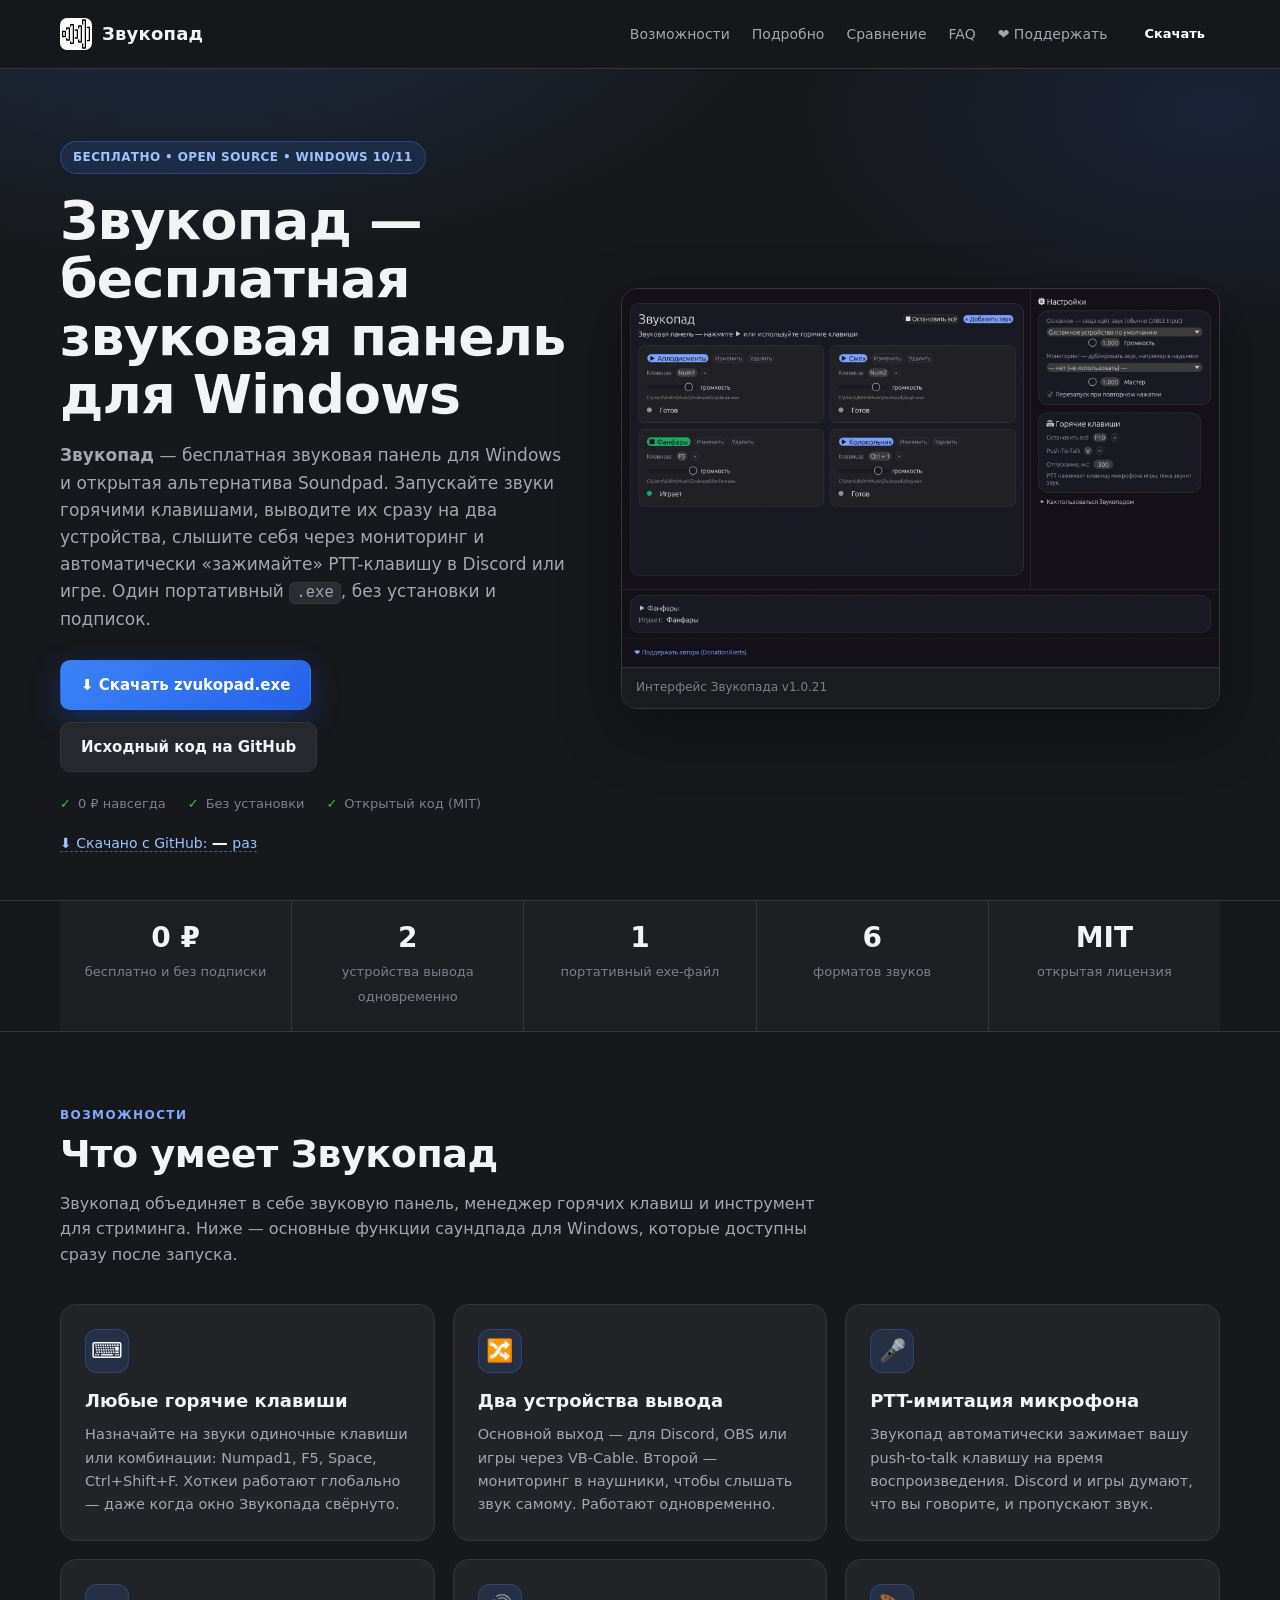
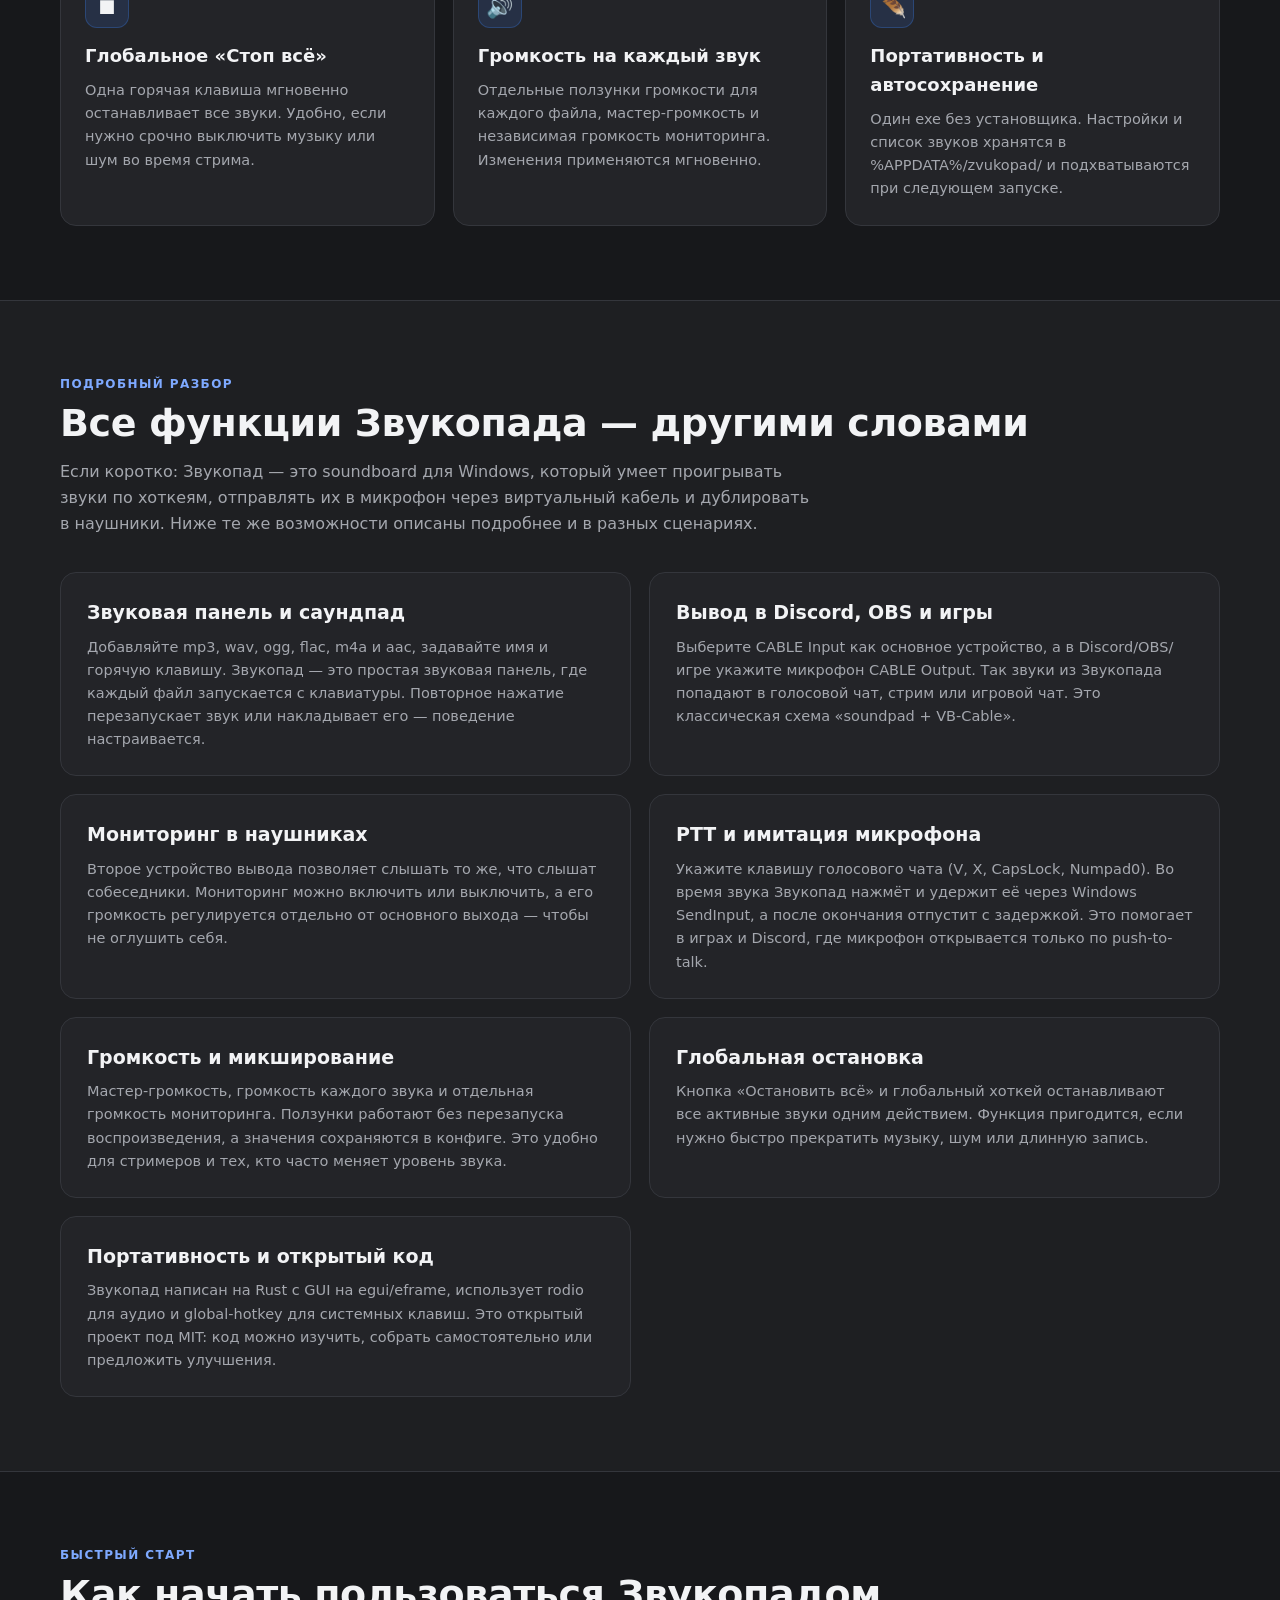
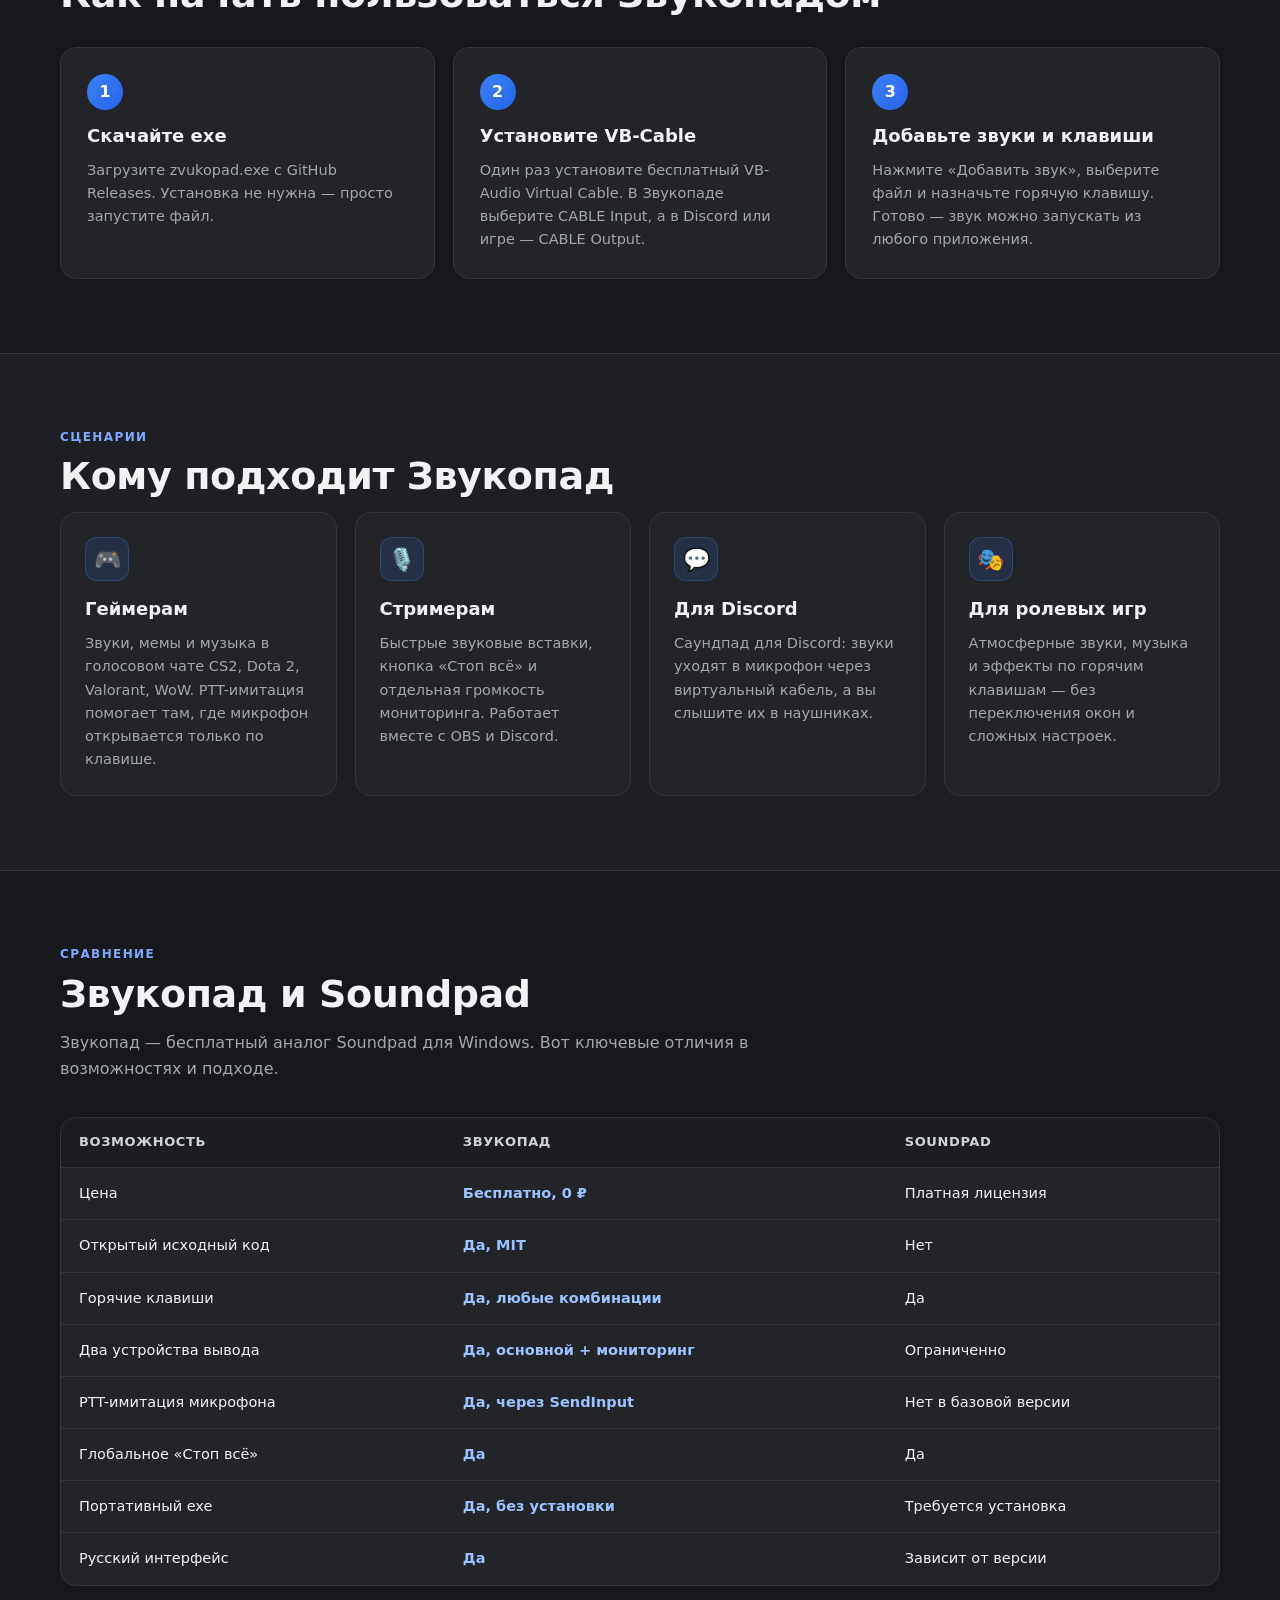
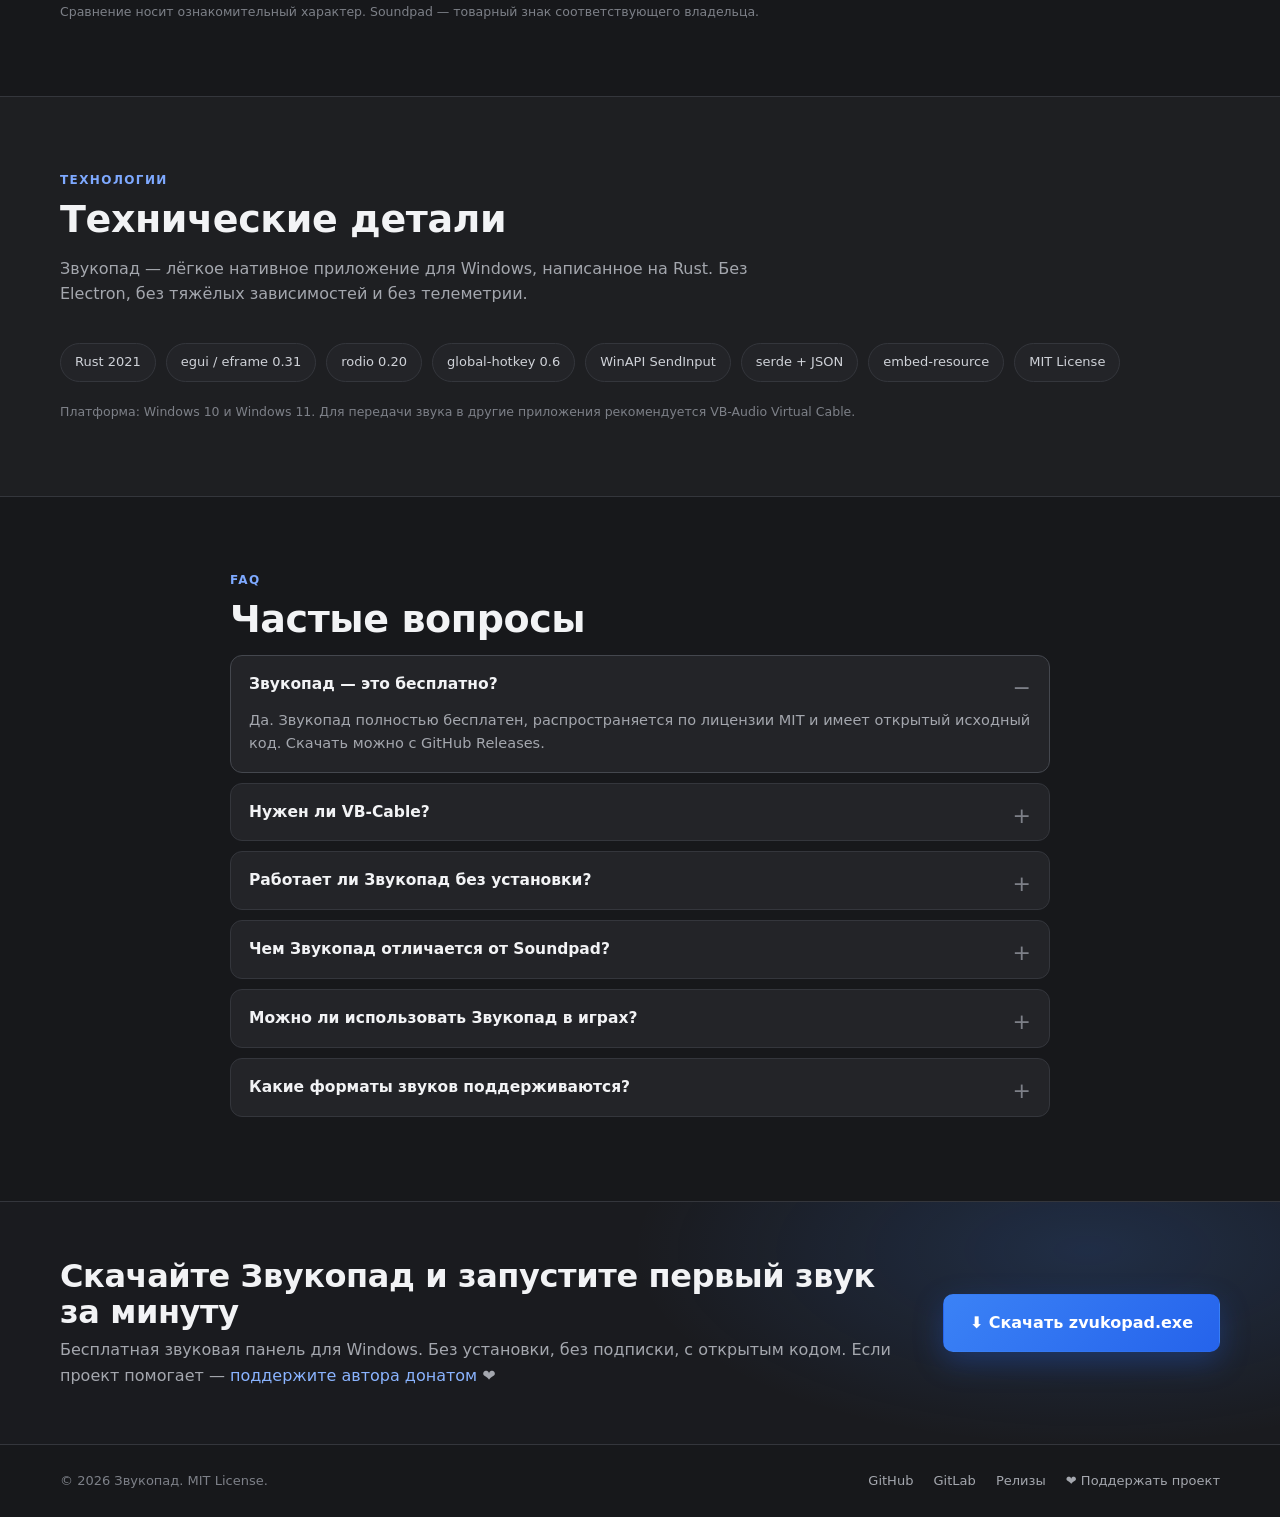
==== commit cbdc6417: "fix: сетка карточек звуков, читаемость играющей кнопки, PTT с модификаторами, синхронизация версии ." ====
--- a/docs/index.html
+++ b/docs/index.html
@@ -18,13 +18,13 @@
   <meta property="og:title" content="Звукопад — бесплатный Soundpad для Windows">
   <meta property="og:description" content="Звуковая панель с горячими клавишами, двумя устройствами вывода, мониторингом и PTT-имитацией микрофона. Бесплатно, без установки, с открытым кодом.">
   <meta property="og:url" content="https://didimoonyt.github.io/zvukopad/">
-  <meta property="og:image" content="https://didimoonyt.github.io/zvukopad/assets/screenshot-v1.0.16.png">
+  <meta property="og:image" content="https://didimoonyt.github.io/zvukopad/assets/screenshot-v1.0.21.png">
   <meta property="og:image:alt" content="Скриншот интерфейса Звукопада">
 
   <meta name="twitter:card" content="summary_large_image">
   <meta name="twitter:title" content="Звукопад — бесплатный Soundpad для Windows">
   <meta name="twitter:description" content="Звуковая панель с горячими клавишами, двумя устройствами вывода и PTT-имитацией микрофона. Бесплатный аналог Soundpad.">
-  <meta name="twitter:image" content="https://didimoonyt.github.io/zvukopad/assets/screenshot-v1.0.16.png">
+  <meta name="twitter:image" content="https://didimoonyt.github.io/zvukopad/assets/screenshot-v1.0.21.png">
 
   <link rel="stylesheet" href="styles.css">
 
@@ -40,8 +40,8 @@
     "description": "Бесплатная звуковая панель для Windows с горячими клавишами, выводом звука на два устройства, мониторингом, PTT-имитацией микрофона и глобальной кнопкой «Стоп всё». Портативный exe без установки.",
     "url": "https://didimoonyt.github.io/zvukopad/",
     "downloadUrl": "https://github.com/DidimoonYT/zvukopad/releases/latest/download/zvukopad.exe",
-    "screenshot": "https://didimoonyt.github.io/zvukopad/assets/screenshot-v1.0.16.png",
-    "softwareVersion": "1.0.17",
+    "screenshot": "https://didimoonyt.github.io/zvukopad/assets/screenshot-v1.0.21.png",
+    "softwareVersion": "1.0.21",
     "license": "https://github.com/DidimoonYT/zvukopad/blob/master/LICENSE",
     "offers": { "@type": "Offer", "price": "0", "priceCurrency": "RUB" },
     "featureList": [
@@ -142,8 +142,8 @@
           </p>
         </div>
         <figure class="hero-shot">
-          <img src="assets/screenshot-v1.0.16.png" alt="Скриншот интерфейса Звукопада: список звуков, горячие клавиши, громкость и настройки" width="1444" height="947" loading="eager">
-          <figcaption>Интерфейс Звукопада v1.0.16</figcaption>
+          <img src="assets/screenshot-v1.0.21.png" alt="Скриншот интерфейса Звукопада: список звуков с горячими клавишами, громкостью и панель настроек" width="1800" height="1140" loading="eager">
+          <figcaption>Интерфейс Звукопада v1.0.21</figcaption>
         </figure>
       </div>
     </section>
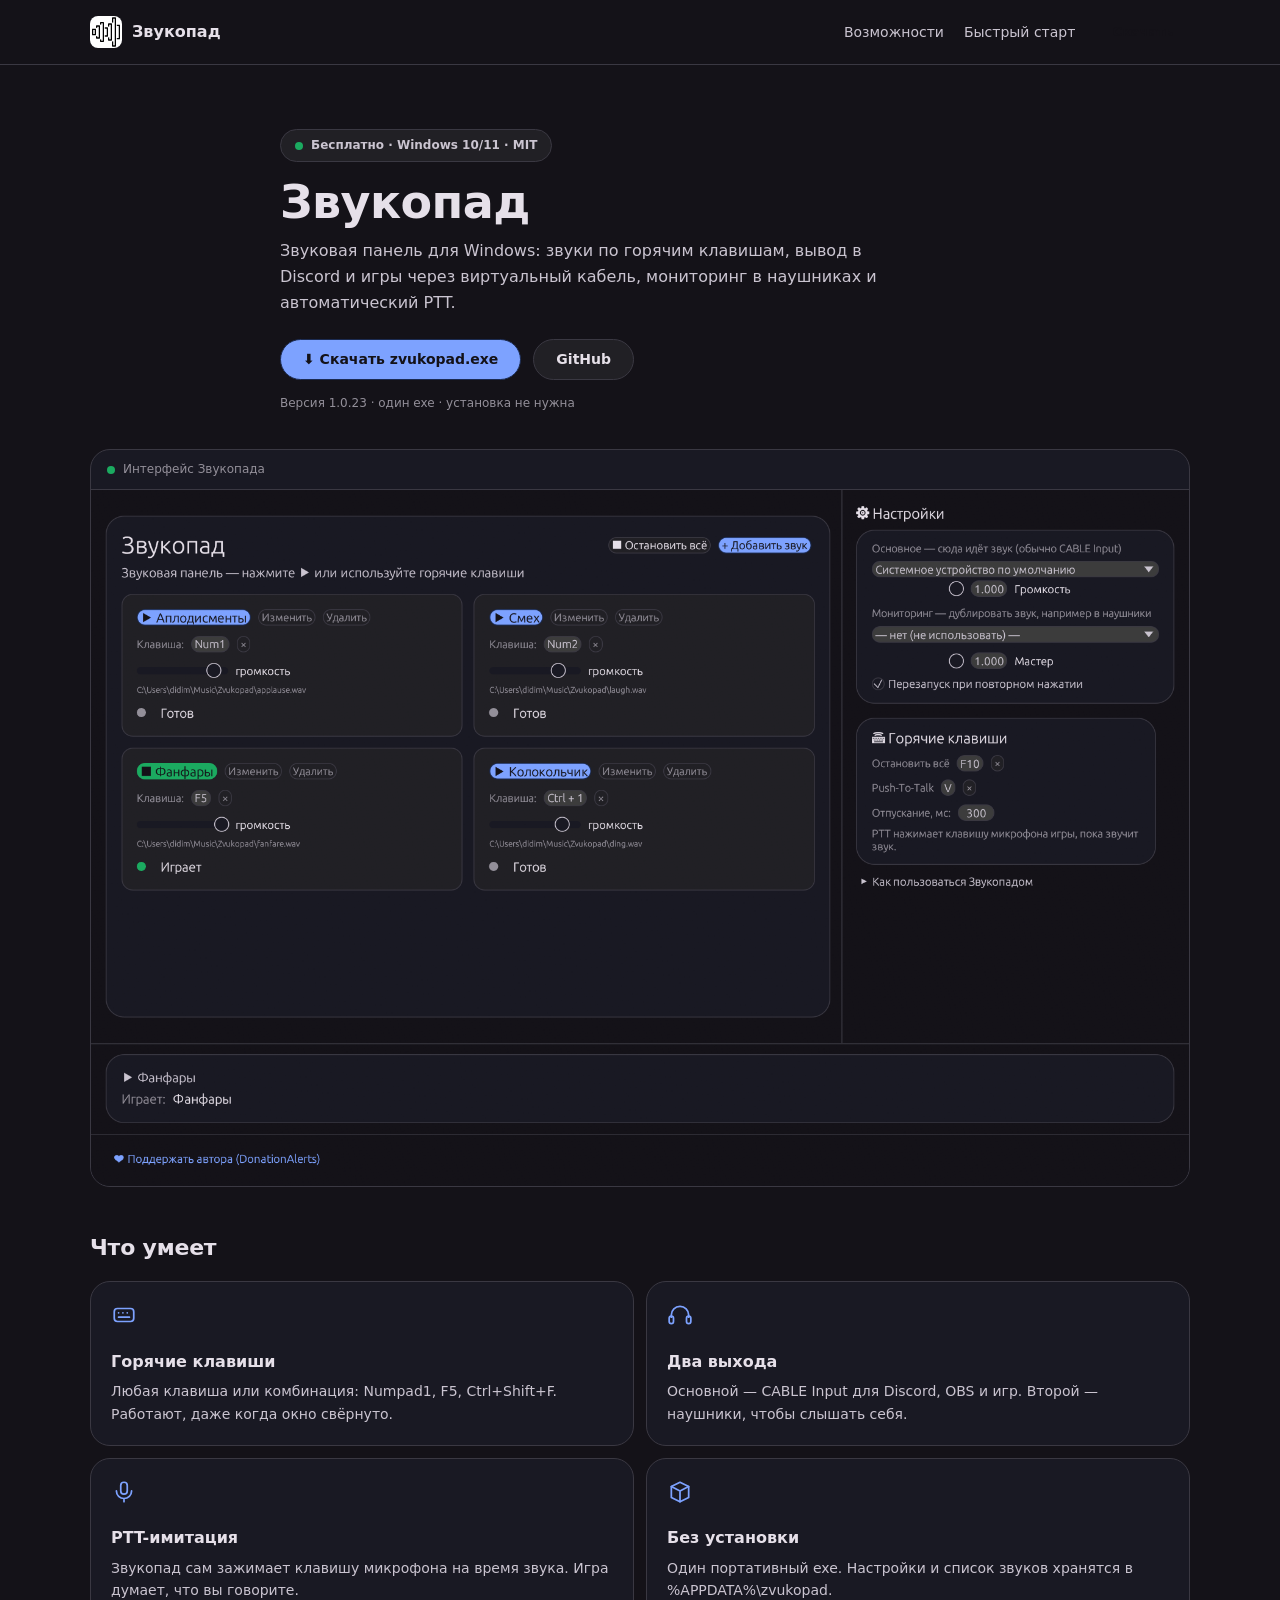
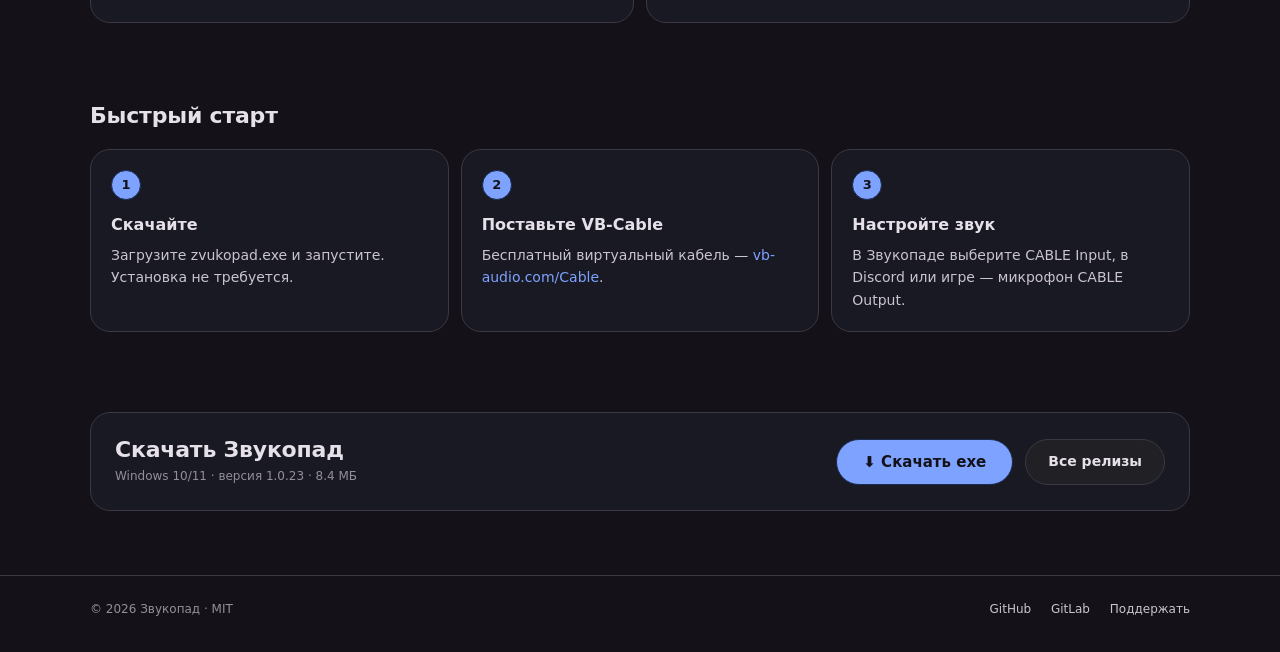
==== commit 43977991: "docs: лендинг в стиле приложения Тёмная тема Material 3, карточки с обводкой, пилюльные кнопки, один" ====
--- a/docs/index.html
+++ b/docs/index.html
@@ -3,11 +3,10 @@
 <head>
   <meta charset="UTF-8">
   <meta name="viewport" content="width=device-width, initial-scale=1">
-  <title>Звукопад — бесплатный Soundpad для Windows: звуковая панель, горячие клавиши, PTT</title>
-  <meta name="description" content="Звукопад — бесплатная звуковая панель (саундпад) для Windows. Горячие клавиши, вывод звука на два устройства, мониторинг, PTT-имитация микрофона и глобальная кнопка «Стоп всё». Портативный exe без установки. Бесплатный аналог Soundpad.">
-  <meta name="keywords" content="звукопад, soundpad, саундпад, soundboard, звуковая панель, звуки для Discord, горячие клавиши, PTT, VB-Cable, виртуальный кабель, бесплатный soundpad, soundpad alternative, Windows, Rust, звуки для игр, стриминг">
-  <meta name="robots" content="index, follow, max-image-preview:large">
-  <meta name="theme-color" content="#1e1f22">
+  <title>Звукопад — бесплатная звуковая панель для Windows</title>
+  <meta name="description" content="Звукопад — бесплатная звуковая панель для Windows: горячие клавиши, вывод в Discord и игры через VB-Cable, мониторинг в наушниках и PTT. Один exe, без установки.">
+  <meta name="robots" content="index, follow">
+  <meta name="theme-color" content="#141218">
   <link rel="canonical" href="https://didimoonyt.github.io/zvukopad/">
   <link rel="icon" href="assets/icon.ico">
   <link rel="apple-touch-icon" href="assets/icon.ico">
@@ -15,15 +14,15 @@
   <meta property="og:type" content="website">
   <meta property="og:site_name" content="Звукопад">
   <meta property="og:locale" content="ru_RU">
-  <meta property="og:title" content="Звукопад — бесплатный Soundpad для Windows">
-  <meta property="og:description" content="Звуковая панель с горячими клавишами, двумя устройствами вывода, мониторингом и PTT-имитацией микрофона. Бесплатно, без установки, с открытым кодом.">
+  <meta property="og:title" content="Звукопад — звуковая панель для Windows">
+  <meta property="og:description" content="Звуки по горячим клавишам, вывод в Discord и игры, мониторинг и PTT. Бесплатно, один exe, без установки.">
   <meta property="og:url" content="https://didimoonyt.github.io/zvukopad/">
   <meta property="og:image" content="https://didimoonyt.github.io/zvukopad/assets/screenshot-v1.0.21.png">
-  <meta property="og:image:alt" content="Скриншот интерфейса Звукопада">
+  <meta property="og:image:alt" content="Интерфейс Звукопада">
 
   <meta name="twitter:card" content="summary_large_image">
-  <meta name="twitter:title" content="Звукопад — бесплатный Soundpad для Windows">
-  <meta name="twitter:description" content="Звуковая панель с горячими клавишами, двумя устройствами вывода и PTT-имитацией микрофона. Бесплатный аналог Soundpad.">
+  <meta name="twitter:title" content="Звукопад — звуковая панель для Windows">
+  <meta name="twitter:description" content="Звуки по горячим клавишам, вывод в Discord и игры, мониторинг и PTT. Бесплатно, без установки.">
   <meta name="twitter:image" content="https://didimoonyt.github.io/zvukopad/assets/screenshot-v1.0.21.png">
 
   <link rel="stylesheet" href="styles.css">
@@ -33,65 +32,20 @@
     "@context": "https://schema.org",
     "@type": "SoftwareApplication",
     "name": "Звукопад",
-    "alternateName": ["Zvukopad", "Звукопад — бесплатный аналог Soundpad"],
+    "alternateName": "Zvukopad",
     "applicationCategory": "MultimediaApplication",
-    "applicationSubCategory": "Soundboard",
     "operatingSystem": "Windows 10, Windows 11",
-    "description": "Бесплатная звуковая панель для Windows с горячими клавишами, выводом звука на два устройства, мониторингом, PTT-имитацией микрофона и глобальной кнопкой «Стоп всё». Портативный exe без установки.",
+    "description": "Бесплатная звуковая панель для Windows с горячими клавишами, выводом звука на два устройства, мониторингом и PTT-имитацией микрофона.",
     "url": "https://didimoonyt.github.io/zvukopad/",
     "downloadUrl": "https://github.com/DidimoonYT/zvukopad/releases/latest/download/zvukopad.exe",
     "screenshot": "https://didimoonyt.github.io/zvukopad/assets/screenshot-v1.0.21.png",
-    "softwareVersion": "1.0.21",
+    "softwareVersion": "1.0.23",
     "license": "https://github.com/DidimoonYT/zvukopad/blob/master/LICENSE",
     "offers": { "@type": "Offer", "price": "0", "priceCurrency": "RUB" },
-    "featureList": [
-      "Горячие клавиши для любых звуков",
-      "Вывод звука одновременно на два устройства",
-      "Мониторинг в наушники",
-      "PTT-имитация микрофона",
-      "Глобальная кнопка «Стоп всё»",
-      "Отдельная громкость для каждого звука",
-      "Портативный exe без установки",
-      "Открытый исходный код на Rust"
-    ],
     "author": { "@type": "Person", "name": "DidimoonYT", "url": "https://github.com/DidimoonYT" },
     "sameAs": [
       "https://github.com/DidimoonYT/zvukopad",
       "https://gitlab.com/didimoonyt/zvukopad"
-    ]
-  }
-  </script>
-
-  <script type="application/ld+json">
-  {
-    "@context": "https://schema.org",
-    "@type": "FAQPage",
-    "mainEntity": [
-      {
-        "@type": "Question",
-        "name": "Звукопад — это бесплатно?",
-        "acceptedAnswer": { "@type": "Answer", "text": "Да. Звукопад полностью бесплатен, распространяется по лицензии MIT и имеет открытый исходный код. Скачать можно с GitHub Releases." }
-      },
-      {
-        "@type": "Question",
-        "name": "Нужен ли VB-Cable?",
-        "acceptedAnswer": { "@type": "Answer", "text": "Для передачи звука в Discord, OBS или игры нужен виртуальный аудиокабель VB-Cable. Это бесплатная программа, устанавливается один раз." }
-      },
-      {
-        "@type": "Question",
-        "name": "Работает ли Звукопад без установки?",
-        "acceptedAnswer": { "@type": "Answer", "text": "Да, это портативный single-exe. Достаточно скачать zvukopad.exe и запустить. Настройки сохраняются в %APPDATA%/zvukopad/." }
-      },
-      {
-        "@type": "Question",
-        "name": "Чем Звукопад отличается от Soundpad?",
-        "acceptedAnswer": { "@type": "Answer", "text": "Звукопад бесплатный, с открытым кодом, поддерживает два устройства вывода, мониторинг, PTT-имитацию микрофона и глобальную кнопку «Стоп всё». Это лёгкий портативный аналог Soundpad для Windows." }
-      },
-      {
-        "@type": "Question",
-        "name": "Можно ли использовать Звукопад в играх?",
-        "acceptedAnswer": { "@type": "Answer", "text": "Да. Звукопад работает как обычное приложение Windows и использует SendInput для PTT-имитации. В большинстве игр и в Discord звук передаётся через виртуальный кабель." }
-      }
     ]
   }
   </script>
@@ -105,10 +59,7 @@
       </a>
       <nav class="nav" aria-label="Основная навигация">
         <a href="#features">Возможности</a>
-        <a href="#details">Подробно</a>
-        <a href="#compare">Сравнение</a>
-        <a href="#faq">FAQ</a>
-        <a href="https://www.donationalerts.com/r/didimoon" target="_blank" rel="noopener">❤ Поддержать</a>
+        <a href="#start">Быстрый старт</a>
         <a class="btn btn-small" href="https://github.com/DidimoonYT/zvukopad/releases/latest/download/zvukopad.exe">Скачать</a>
       </nav>
     </div>
@@ -116,336 +67,107 @@
 
   <main id="top">
     <section class="hero">
-      <div class="container hero-grid">
-        <div class="hero-copy">
-          <p class="badge">Бесплатно • Open Source • Windows 10/11</p>
-          <h1>Звукопад — бесплатная звуковая панель для Windows</h1>
-          <p class="lead">
-            <strong>Звукопад</strong> — бесплатная звуковая панель для Windows и открытая альтернатива Soundpad. Запускайте звуки
-            горячими клавишами, выводите их сразу на два устройства, слышите себя через мониторинг и
-            автоматически «зажимайте» PTT-клавишу в Discord или игре. Один портативный <code>.exe</code>,
-            без установки и подписок.
-          </p>
-          <div class="hero-actions">
-            <a class="btn btn-primary" href="https://github.com/DidimoonYT/zvukopad/releases/latest/download/zvukopad.exe">⬇ Скачать zvukopad.exe</a>
-            <a class="btn btn-ghost" href="https://github.com/DidimoonYT/zvukopad" target="_blank" rel="noopener">Исходный код на GitHub</a>
+      <div class="container hero-copy">
+        <p class="badge"><span class="dot" aria-hidden="true"></span> Бесплатно · Windows 10/11 · MIT</p>
+        <h1>Звукопад</h1>
+        <p class="lead">
+          Звуковая панель для Windows: звуки по горячим клавишам, вывод в Discord и игры
+          через виртуальный кабель, мониторинг в наушниках и автоматический PTT.
+        </p>
+        <div class="hero-actions">
+          <a class="btn btn-primary" href="https://github.com/DidimoonYT/zvukopad/releases/latest/download/zvukopad.exe">⬇ Скачать zvukopad.exe</a>
+          <a class="btn btn-ghost" href="https://github.com/DidimoonYT/zvukopad" target="_blank" rel="noopener">GitHub</a>
+        </div>
+        <p class="meta-line">Версия 1.0.23 · один exe · установка не нужна</p>
+      </div>
+
+      <div class="container">
+        <figure class="app-shot">
+          <div class="app-shot-bar">
+            <span class="dot dot-green" aria-hidden="true"></span>
+            <span>Интерфейс Звукопада</span>
           </div>
-          <ul class="hero-points">
-            <li>0 ₽ навсегда</li>
-            <li>Без установки</li>
-            <li>Открытый код (MIT)</li>
-          </ul>
-          <p class="downloads-line">
-            <a href="https://github.com/DidimoonYT/zvukopad/releases" target="_blank" rel="noopener">
-              ⬇ Скачано с GitHub: <strong id="downloads-count">…</strong> раз
-            </a>
-          </p>
-        </div>
-        <figure class="hero-shot">
-          <img src="assets/screenshot-v1.0.21.png" alt="Скриншот интерфейса Звукопада: список звуков с горячими клавишами, громкостью и панель настроек" width="1800" height="1140" loading="eager">
-          <figcaption>Интерфейс Звукопада v1.0.21</figcaption>
+          <img src="assets/screenshot-v1.0.21.png" alt="Скриншот Звукопада: карточки звуков с горячими клавишами и панель настроек" width="1800" height="1140" loading="eager">
         </figure>
-      </div>
-    </section>
-
-    <section class="stats" aria-label="Коротко о программе">
-      <div class="container stats-grid">
-        <div><strong>0 ₽</strong><span>бесплатно и без подписки</span></div>
-        <div><strong>2</strong><span>устройства вывода одновременно</span></div>
-        <div><strong>1</strong><span>портативный exe-файл</span></div>
-        <div><strong>6</strong><span>форматов звуков</span></div>
-        <div><strong>MIT</strong><span>открытая лицензия</span></div>
       </div>
     </section>
 
     <section id="features" class="section">
       <div class="container">
-        <p class="eyebrow">Возможности</p>
-        <h2>Что умеет Звукопад</h2>
-        <p class="section-lead">
-          Звукопад объединяет в себе звуковую панель, менеджер горячих клавиш и инструмент для стриминга.
-          Ниже — основные функции саундпада для Windows, которые доступны сразу после запуска.
-        </p>
+        <h2>Что умеет</h2>
         <div class="cards">
           <article class="card">
-            <div class="icon">⌨️</div>
-            <h3>Любые горячие клавиши</h3>
-            <p>Назначайте на звуки одиночные клавиши или комбинации: Numpad1, F5, Space, Ctrl+Shift+F. Хоткеи работают глобально — даже когда окно Звукопада свёрнуто.</p>
+            <svg class="icon" viewBox="0 0 24 24" aria-hidden="true"><rect x="3" y="6" width="18" height="12" rx="3"/><path d="M7 10h.01M11 10h.01M15 10h.01M7 14h10"/></svg>
+            <h3>Горячие клавиши</h3>
+            <p>Любая клавиша или комбинация: Numpad1, F5, Ctrl+Shift+F. Работают, даже когда окно свёрнуто.</p>
           </article>
           <article class="card">
-            <div class="icon">🔀</div>
-            <h3>Два устройства вывода</h3>
-            <p>Основной выход — для Discord, OBS или игры через VB-Cable. Второй — мониторинг в наушники, чтобы слышать звук самому. Работают одновременно.</p>
+            <svg class="icon" viewBox="0 0 24 24" aria-hidden="true"><path d="M4 14v-2a8 8 0 0 1 16 0v2"/><rect x="2" y="13" width="4" height="7" rx="2"/><rect x="18" y="13" width="4" height="7" rx="2"/></svg>
+            <h3>Два выхода</h3>
+            <p>Основной — CABLE Input для Discord, OBS и игр. Второй — наушники, чтобы слышать себя.</p>
           </article>
           <article class="card">
-            <div class="icon">🎤</div>
-            <h3>PTT-имитация микрофона</h3>
-            <p>Звукопад автоматически зажимает вашу push-to-talk клавишу на время воспроизведения. Discord и игры думают, что вы говорите, и пропускают звук.</p>
+            <svg class="icon" viewBox="0 0 24 24" aria-hidden="true"><rect x="9" y="3" width="6" height="11" rx="3"/><path d="M5 11a7 7 0 0 0 14 0M12 18v3"/></svg>
+            <h3>PTT-имитация</h3>
+            <p>Звукопад сам зажимает клавишу микрофона на время звука. Игра думает, что вы говорите.</p>
           </article>
           <article class="card">
-            <div class="icon">⏹</div>
-            <h3>Глобальное «Стоп всё»</h3>
-            <p>Одна горячая клавиша мгновенно останавливает все звуки. Удобно, если нужно срочно выключить музыку или шум во время стрима.</p>
-          </article>
-          <article class="card">
-            <div class="icon">🔊</div>
-            <h3>Громкость на каждый звук</h3>
-            <p>Отдельные ползунки громкости для каждого файла, мастер-громкость и независимая громкость мониторинга. Изменения применяются мгновенно.</p>
-          </article>
-          <article class="card">
-            <div class="icon">🪶</div>
-            <h3>Портативность и автосохранение</h3>
-            <p>Один exe без установщика. Настройки и список звуков хранятся в %APPDATA%/zvukopad/ и подхватываются при следующем запуске.</p>
+            <svg class="icon" viewBox="0 0 24 24" aria-hidden="true"><path d="M4 7l8-4 8 4v10l-8 4-8-4z"/><path d="M4 7l8 4 8-4M12 11v10"/></svg>
+            <h3>Без установки</h3>
+            <p>Один портативный exe. Настройки и список звуков хранятся в %APPDATA%\zvukopad.</p>
           </article>
         </div>
       </div>
     </section>
 
-    <section id="details" class="section section-alt">
+    <section id="start" class="section">
       <div class="container">
-        <p class="eyebrow">Подробный разбор</p>
-        <h2>Все функции Звукопада — другими словами</h2>
-        <p class="section-lead">
-          Если коротко: Звукопад — это soundboard для Windows, который умеет проигрывать звуки по хоткеям,
-          отправлять их в микрофон через виртуальный кабель и дублировать в наушники. Ниже те же возможности
-          описаны подробнее и в разных сценариях.
-        </p>
-
-        <div class="detail-list">
-          <article class="detail">
-            <h3>Звуковая панель и саундпад</h3>
-            <p>Добавляйте mp3, wav, ogg, flac, m4a и aac, задавайте имя и горячую клавишу. Звукопад — это простая звуковая панель, где каждый файл запускается с клавиатуры. Повторное нажатие перезапускает звук или накладывает его — поведение настраивается.</p>
+        <h2>Быстрый старт</h2>
+        <div class="steps">
+          <article class="step">
+            <span>1</span>
+            <h3>Скачайте</h3>
+            <p>Загрузите zvukopad.exe и запустите. Установка не требуется.</p>
           </article>
-          <article class="detail">
-            <h3>Вывод в Discord, OBS и игры</h3>
-            <p>Выберите CABLE Input как основное устройство, а в Discord/OBS/игре укажите микрофон CABLE Output. Так звуки из Звукопада попадают в голосовой чат, стрим или игровой чат. Это классическая схема «soundpad + VB-Cable».</p>
+          <article class="step">
+            <span>2</span>
+            <h3>Поставьте VB-Cable</h3>
+            <p>Бесплатный виртуальный кабель — <a href="https://vb-audio.com/Cable/" target="_blank" rel="noopener">vb-audio.com/Cable</a>.</p>
           </article>
-          <article class="detail">
-            <h3>Мониторинг в наушниках</h3>
-            <p>Второе устройство вывода позволяет слышать то же, что слышат собеседники. Мониторинг можно включить или выключить, а его громкость регулируется отдельно от основного выхода — чтобы не оглушить себя.</p>
-          </article>
-          <article class="detail">
-            <h3>PTT и имитация микрофона</h3>
-            <p>Укажите клавишу голосового чата (V, X, CapsLock, Numpad0). Во время звука Звукопад нажмёт и удержит её через Windows SendInput, а после окончания отпустит с задержкой. Это помогает в играх и Discord, где микрофон открывается только по push-to-talk.</p>
-          </article>
-          <article class="detail">
-            <h3>Громкость и микширование</h3>
-            <p>Мастер-громкость, громкость каждого звука и отдельная громкость мониторинга. Ползунки работают без перезапуска воспроизведения, а значения сохраняются в конфиге. Это удобно для стримеров и тех, кто часто меняет уровень звука.</p>
-          </article>
-          <article class="detail">
-            <h3>Глобальная остановка</h3>
-            <p>Кнопка «Остановить всё» и глобальный хоткей останавливают все активные звуки одним действием. Функция пригодится, если нужно быстро прекратить музыку, шум или длинную запись.</p>
-          </article>
-          <article class="detail">
-            <h3>Портативность и открытый код</h3>
-            <p>Звукопад написан на Rust с GUI на egui/eframe, использует rodio для аудио и global-hotkey для системных клавиш. Это открытый проект под MIT: код можно изучить, собрать самостоятельно или предложить улучшения.</p>
+          <article class="step">
+            <span>3</span>
+            <h3>Настройте звук</h3>
+            <p>В Звукопаде выберите CABLE Input, в Discord или игре — микрофон CABLE Output.</p>
           </article>
         </div>
       </div>
     </section>
 
-    <section id="how" class="section">
+    <section class="section">
       <div class="container">
-        <p class="eyebrow">Быстрый старт</p>
-        <h2>Как начать пользоваться Звукопадом</h2>
-        <div class="steps">
-          <div class="step">
-            <span>1</span>
-            <h3>Скачайте exe</h3>
-            <p>Загрузите zvukopad.exe с GitHub Releases. Установка не нужна — просто запустите файл.</p>
+        <div class="download-card">
+          <div>
+            <h2>Скачать Звукопад</h2>
+            <p>Windows 10/11 · версия 1.0.23 · 8.4 МБ</p>
           </div>
-          <div class="step">
-            <span>2</span>
-            <h3>Установите VB-Cable</h3>
-            <p>Один раз установите бесплатный VB-Audio Virtual Cable. В Звукопаде выберите CABLE Input, а в Discord или игре — CABLE Output.</p>
-          </div>
-          <div class="step">
-            <span>3</span>
-            <h3>Добавьте звуки и клавиши</h3>
-            <p>Нажмите «Добавить звук», выберите файл и назначьте горячую клавишу. Готово — звук можно запускать из любого приложения.</p>
+          <div class="download-actions">
+            <a class="btn btn-primary btn-large" href="https://github.com/DidimoonYT/zvukopad/releases/latest/download/zvukopad.exe">⬇ Скачать exe</a>
+            <a class="btn btn-ghost" href="https://github.com/DidimoonYT/zvukopad/releases" target="_blank" rel="noopener">Все релизы</a>
           </div>
         </div>
-      </div>
-    </section>
-
-    <section class="section section-alt">
-      <div class="container">
-        <p class="eyebrow">Сценарии</p>
-        <h2>Кому подходит Звукопад</h2>
-        <div class="cards cards-4">
-          <article class="card">
-            <div class="icon">🎮</div>
-            <h3>Геймерам</h3>
-            <p>Звуки, мемы и музыка в голосовом чате CS2, Dota 2, Valorant, WoW. PTT-имитация помогает там, где микрофон открывается только по клавише.</p>
-          </article>
-          <article class="card">
-            <div class="icon">🎙️</div>
-            <h3>Стримерам</h3>
-            <p>Быстрые звуковые вставки, кнопка «Стоп всё» и отдельная громкость мониторинга. Работает вместе с OBS и Discord.</p>
-          </article>
-          <article class="card">
-            <div class="icon">💬</div>
-            <h3>Для Discord</h3>
-            <p>Саундпад для Discord: звуки уходят в микрофон через виртуальный кабель, а вы слышите их в наушниках.</p>
-          </article>
-          <article class="card">
-            <div class="icon">🎭</div>
-            <h3>Для ролевых игр</h3>
-            <p>Атмосферные звуки, музыка и эффекты по горячим клавишам — без переключения окон и сложных настроек.</p>
-          </article>
-        </div>
-      </div>
-    </section>
-
-    <section id="compare" class="section">
-      <div class="container">
-        <p class="eyebrow">Сравнение</p>
-        <h2>Звукопад и Soundpad</h2>
-        <p class="section-lead">Звукопад — бесплатный аналог Soundpad для Windows. Вот ключевые отличия в возможностях и подходе.</p>
-        <div class="table-wrap">
-          <table>
-            <thead>
-              <tr><th>Возможность</th><th>Звукопад</th><th>Soundpad</th></tr>
-            </thead>
-            <tbody>
-              <tr><td>Цена</td><td>Бесплатно, 0 ₽</td><td>Платная лицензия</td></tr>
-              <tr><td>Открытый исходный код</td><td>Да, MIT</td><td>Нет</td></tr>
-              <tr><td>Горячие клавиши</td><td>Да, любые комбинации</td><td>Да</td></tr>
-              <tr><td>Два устройства вывода</td><td>Да, основной + мониторинг</td><td>Ограниченно</td></tr>
-              <tr><td>PTT-имитация микрофона</td><td>Да, через SendInput</td><td>Нет в базовой версии</td></tr>
-              <tr><td>Глобальное «Стоп всё»</td><td>Да</td><td>Да</td></tr>
-              <tr><td>Портативный exe</td><td>Да, без установки</td><td>Требуется установка</td></tr>
-              <tr><td>Русский интерфейс</td><td>Да</td><td>Зависит от версии</td></tr>
-            </tbody>
-          </table>
-        </div>
-        <p class="note">Сравнение носит ознакомительный характер. Soundpad — товарный знак соответствующего владельца.</p>
-      </div>
-    </section>
-
-    <section class="section section-alt">
-      <div class="container">
-        <p class="eyebrow">Технологии</p>
-        <h2>Технические детали</h2>
-        <p class="section-lead">Звукопад — лёгкое нативное приложение для Windows, написанное на Rust. Без Electron, без тяжёлых зависимостей и без телеметрии.</p>
-        <ul class="chips">
-          <li>Rust 2021</li>
-          <li>egui / eframe 0.31</li>
-          <li>rodio 0.20</li>
-          <li>global-hotkey 0.6</li>
-          <li>WinAPI SendInput</li>
-          <li>serde + JSON</li>
-          <li>embed-resource</li>
-          <li>MIT License</li>
-        </ul>
-        <p class="note">Платформа: Windows 10 и Windows 11. Для передачи звука в другие приложения рекомендуется VB-Audio Virtual Cable.</p>
-      </div>
-    </section>
-
-    <section id="faq" class="section">
-      <div class="container narrow">
-        <p class="eyebrow">FAQ</p>
-        <h2>Частые вопросы</h2>
-        <details open>
-          <summary>Звукопад — это бесплатно?</summary>
-          <p>Да. Звукопад полностью бесплатен, распространяется по лицензии MIT и имеет открытый исходный код. Скачать можно с GitHub Releases.</p>
-        </details>
-        <details>
-          <summary>Нужен ли VB-Cable?</summary>
-          <p>Для передачи звука в Discord, OBS или игры нужен виртуальный аудиокабель VB-Cable. Это бесплатная программа, устанавливается один раз. В Звукопаде выберите CABLE Input, а в приложении-получателе — CABLE Output.</p>
-        </details>
-        <details>
-          <summary>Работает ли Звукопад без установки?</summary>
-          <p>Да, это портативный single-exe. Достаточно скачать zvukopad.exe и запустить. Настройки сохраняются в %APPDATA%/zvukopad/.</p>
-        </details>
-        <details>
-          <summary>Чем Звукопад отличается от Soundpad?</summary>
-          <p>Звукопад бесплатный, с открытым кодом, поддерживает два устройства вывода, мониторинг, PTT-имитацию микрофона и глобальную кнопку «Стоп всё». Это лёгкий портативный аналог Soundpad для Windows.</p>
-        </details>
-        <details>
-          <summary>Можно ли использовать Звукопад в играх?</summary>
-          <p>Да. Звукопад работает как обычное приложение Windows и использует SendInput для PTT-имитации. В большинстве игр и в Discord звук передаётся через виртуальный кабель. Некоторые анти-читы могут блокировать синтетический ввод — это ограничение Windows, а не Звукопада.</p>
-        </details>
-        <details>
-          <summary>Какие форматы звуков поддерживаются?</summary>
-          <p>mp3, wav, ogg, flac, m4a и aac. Файлы добавляются через системный диалог выбора.</p>
-        </details>
-      </div>
-    </section>
-
-    <section class="cta">
-      <div class="container cta-inner">
-        <div>
-          <h2>Скачайте Звукопад и запустите первый звук за минуту</h2>
-          <p>Бесплатная звуковая панель для Windows. Без установки, без подписки, с открытым кодом. Если проект помогает — <a href="https://www.donationalerts.com/r/didimoon" target="_blank" rel="noopener">поддержите автора донатом</a> ❤</p>
-        </div>
-        <a class="btn btn-primary btn-large" href="https://github.com/DidimoonYT/zvukopad/releases/latest/download/zvukopad.exe">⬇ Скачать zvukopad.exe</a>
       </div>
     </section>
   </main>
 
   <footer class="site-footer">
     <div class="container footer-inner">
-      <p>© 2026 Звукопад. MIT License.</p>
-      <p>
+      <p>© 2026 Звукопад · MIT</p>
+      <p class="footer-links">
         <a href="https://github.com/DidimoonYT/zvukopad" target="_blank" rel="noopener">GitHub</a>
         <a href="https://gitlab.com/didimoonyt/zvukopad" target="_blank" rel="noopener">GitLab</a>
-        <a href="https://github.com/DidimoonYT/zvukopad/releases" target="_blank" rel="noopener">Релизы</a>
-        <a href="https://www.donationalerts.com/r/didimoon" target="_blank" rel="noopener">❤ Поддержать проект</a>
+        <a href="https://www.donationalerts.com/r/didimoon" target="_blank" rel="noopener">Поддержать</a>
       </p>
     </div>
   </footer>
-
-  <script>
-    (function () {
-      var el = document.getElementById("downloads-count");
-      if (!el) return;
-
-      var CACHE_KEY = "zvukopad-downloads-v2";
-
-      function show(total) {
-        el.textContent = total.toLocaleString("ru-RU");
-      }
-
-      function cachedTotal() {
-        try {
-          var raw = localStorage.getItem(CACHE_KEY);
-          return raw ? parseInt(raw, 10) : null;
-        } catch (e) {
-          return null;
-        }
-      }
-
-      function save(total) {
-        try { localStorage.setItem(CACHE_KEY, String(total)); } catch (e) {}
-      }
-
-      fetch("https://api.github.com/repos/DidimoonYT/zvukopad/releases?per_page=100", {
-        headers: { Accept: "application/vnd.github+json" }
-      })
-        .then(function (r) {
-          if (!r.ok) throw new Error("GitHub API " + r.status);
-          return r.json();
-        })
-        .then(function (releases) {
-          var total = 0;
-          (Array.isArray(releases) ? releases : []).forEach(function (rel) {
-            (rel.assets || []).forEach(function (asset) {
-              total += asset.download_count || 0;
-            });
-          });
-          show(total);
-          save(total);
-        })
-        .catch(function () {
-          var cached = cachedTotal();
-          if (cached !== null && !isNaN(cached)) {
-            show(cached);
-          } else {
-            el.textContent = "—";
-          }
-        });
-    })();
-  </script>
 </body>
 </html>
--- a/docs/styles.css
+++ b/docs/styles.css
@@ -1,26 +1,30 @@
 :root {
-  --bg: #17181b;
-  --bg-soft: #1e1f22;
-  --bg-card: #232428;
-  --bg-card-hover: #2a2b30;
-  --border: #34363c;
-  --text: #f2f3f5;
-  --muted: #a4a7ae;
-  --muted-2: #7d8088;
-  --accent: #3b82f6;
-  --accent-2: #2563eb;
-  --accent-soft: rgba(59, 130, 246, 0.14);
-  --green: #28c840;
-  --radius: 16px;
-  --shadow: 0 20px 60px rgba(0, 0, 0, 0.35);
-  --max: 1160px;
+  --bg: #141218;
+  --card: #191923;
+  --block: #212025;
+  --text: #e6e0e9;
+  --secondary: #cac4d0;
+  --muted: #938f99;
+  --border: #3a3842;
+  --accent: #7da2ff;
+  --accent-strong: #8fb0ff;
+  --accent-border: #1b2b52;
+  --accent-text: #141218;
+  --success: #1baa60;
+  --radius-card: 20px;
+  --radius-field: 12px;
+  --radius-pill: 999px;
+  --pad-screen: 16px;
+  --pad-card: 16px;
+  --gap: 12px;
+  --max: 1100px;
 }
 
 * { box-sizing: border-box; }
 
 html {
   scroll-behavior: smooth;
-  scroll-padding-top: 88px;
+  scroll-padding-top: 84px;
 }
 
 body {
@@ -28,17 +32,17 @@
   background: var(--bg);
   color: var(--text);
   font-family: "Segoe UI", system-ui, -apple-system, BlinkMacSystemFont, Arial, sans-serif;
+  font-size: 14px;
   line-height: 1.6;
   -webkit-font-smoothing: antialiased;
 }
 
 img { max-width: 100%; display: block; }
-
-a { color: #8ab4ff; text-decoration: none; }
-a:hover { color: #b7ceff; }
+a { color: var(--accent); text-decoration: none; }
+a:hover { color: var(--accent-strong); }
 
 code {
-  background: #2b2d33;
+  background: var(--block);
   border: 1px solid var(--border);
   border-radius: 6px;
   padding: 1px 6px;
@@ -46,26 +50,21 @@
 }
 
 .container {
-  width: min(var(--max), calc(100% - 40px));
+  width: min(var(--max), calc(100% - 32px));
   margin: 0 auto;
 }
-.container.narrow { max-width: 820px; }
 
 /* Header */
 .site-header {
-  position: sticky;
-  top: 0;
-  z-index: 50;
-  background: rgba(23, 24, 27, 0.85);
-  backdrop-filter: blur(14px);
+  background: var(--bg);
   border-bottom: 1px solid var(--border);
 }
 .header-inner {
   display: flex;
   align-items: center;
   justify-content: space-between;
-  gap: 20px;
-  height: 68px;
+  gap: 16px;
+  min-height: 64px;
 }
 .brand {
   display: inline-flex;
@@ -73,19 +72,19 @@
   gap: 10px;
   color: var(--text);
   font-weight: 700;
-  font-size: 18px;
-  letter-spacing: 0.2px;
-}
-.brand img { border-radius: 7px; }
+  font-size: 16px;
+}
+.brand img { border-radius: 8px; }
 .nav {
   display: flex;
   align-items: center;
-  gap: 22px;
-  font-size: 14px;
-}
-.nav a { color: var(--muted); }
+  gap: 20px;
+  font-size: 14px;
+}
+.nav a { color: var(--secondary); }
 .nav a:hover { color: var(--text); }
-.nav .btn { color: #fff; }
+.nav .btn { color: var(--accent-text); }
+.nav .btn:hover { color: var(--accent-text); }
 
 /* Buttons */
 .btn {
@@ -93,348 +92,203 @@
   align-items: center;
   justify-content: center;
   gap: 8px;
-  border-radius: 10px;
-  padding: 12px 20px;
+  border-radius: var(--radius-pill);
+  padding: 11px 22px;
   font-weight: 600;
-  font-size: 15px;
+  font-size: 14px;
+  line-height: 1.2;
   border: 1px solid transparent;
-  transition: background 0.15s ease, border-color 0.15s ease, transform 0.15s ease;
   white-space: nowrap;
 }
-.btn:hover { transform: translateY(-1px); }
 .btn-primary {
-  background: linear-gradient(135deg, var(--accent), var(--accent-2));
-  color: #fff;
-  box-shadow: 0 10px 30px rgba(37, 99, 235, 0.3);
-}
-.btn-primary:hover { background: linear-gradient(135deg, #4f8ff7, #2f6ff0); color: #fff; }
+  background: var(--accent);
+  border-color: var(--accent-border);
+  color: var(--accent-text);
+}
+.btn-primary:hover { background: var(--accent-strong); color: var(--accent-text); }
 .btn-ghost {
-  background: #26282d;
+  background: var(--block);
   border-color: var(--border);
   color: var(--text);
 }
-.btn-ghost:hover { background: #2d2f35; color: var(--text); }
-.btn-small { padding: 8px 14px; font-size: 13px; border-radius: 8px; }
-.btn-large { padding: 15px 26px; font-size: 16px; }
+.btn-ghost:hover { border-color: var(--accent); color: var(--text); }
+.btn-small { padding: 8px 16px; font-size: 13px; }
+.btn-large { padding: 13px 26px; font-size: 15px; }
 
 /* Hero */
-.hero {
-  padding: 72px 0 44px;
-  background:
-    radial-gradient(900px 420px at 15% -10%, rgba(59, 130, 246, 0.18), transparent 65%),
-    radial-gradient(700px 380px at 95% 5%, rgba(37, 99, 235, 0.12), transparent 60%);
+.hero { padding: 64px 0 8px; }
+.hero-copy { max-width: 720px; }
+.badge {
+  display: inline-flex;
+  align-items: center;
+  gap: 8px;
+  margin: 0 0 16px;
+  padding: 6px 14px;
+  border-radius: var(--radius-pill);
+  background: var(--block);
+  border: 1px solid var(--border);
+  color: var(--secondary);
+  font-size: 12px;
+  font-weight: 600;
+}
+.dot {
+  width: 8px;
+  height: 8px;
+  border-radius: 50%;
+  background: var(--success);
+  flex: none;
+}
+.dot-green { background: var(--success); }
+
+h1 {
+  margin: 0 0 12px;
+  font-size: clamp(34px, 5vw, 46px);
+  line-height: 1.05;
+  letter-spacing: -0.6px;
+  font-weight: 700;
+}
+.lead {
+  margin: 0 0 24px;
+  max-width: 620px;
+  color: var(--secondary);
+  font-size: 16px;
+}
+.hero-actions {
+  display: flex;
+  flex-wrap: wrap;
+  gap: var(--gap);
+  margin-bottom: 14px;
+}
+.meta-line {
+  margin: 0 0 36px;
+  color: var(--muted);
+  font-size: 12px;
+}
+
+/* App screenshot */
+.app-shot {
+  margin: 0;
+  background: var(--card);
+  border: 1px solid var(--border);
+  border-radius: var(--radius-card);
+  overflow: hidden;
+}
+.app-shot-bar {
+  display: flex;
+  align-items: center;
+  gap: 8px;
+  padding: 10px var(--pad-card);
   border-bottom: 1px solid var(--border);
-}
-.hero-grid {
-  display: grid;
-  grid-template-columns: 1.02fr 1.2fr;
-  gap: 52px;
-  align-items: center;
-}
-.badge {
-  display: inline-block;
-  margin: 0 0 18px;
-  padding: 6px 12px;
-  border-radius: 999px;
-  background: var(--accent-soft);
-  border: 1px solid rgba(59, 130, 246, 0.35);
-  color: #9cc2ff;
+  color: var(--muted);
   font-size: 12px;
-  font-weight: 700;
-  letter-spacing: 0.4px;
-  text-transform: uppercase;
-}
-h1 {
-  margin: 0 0 18px;
-  font-size: clamp(32px, 4.2vw, 54px);
-  line-height: 1.08;
-  letter-spacing: -0.8px;
-}
-.lead {
-  margin: 0 0 26px;
-  color: var(--muted);
-  font-size: 17px;
-  max-width: 560px;
-}
-.hero-actions {
-  display: flex;
-  flex-wrap: wrap;
-  gap: 12px;
-  margin-bottom: 22px;
-}
-.hero-points {
-  display: flex;
-  flex-wrap: wrap;
-  gap: 10px 22px;
-  margin: 0;
-  padding: 0;
-  list-style: none;
-  color: var(--muted-2);
-  font-size: 13px;
-}
-.hero-points li::before {
-  content: "✓";
-  color: var(--green);
-  margin-right: 7px;
-  font-weight: 700;
-}
-.downloads-line {
-  margin: 16px 0 0;
-  font-size: 14px;
-  color: var(--muted);
-}
-.downloads-line a {
-  color: #9cc2ff;
-  border-bottom: 1px dashed rgba(156, 194, 255, 0.4);
-}
-.downloads-line a:hover { color: #b7ceff; border-bottom-color: #b7ceff; }
-.downloads-line strong {
-  color: var(--text);
-  font-size: 16px;
-}
-.hero-shot {
-  margin: 0;
-  border: 1px solid var(--border);
-  border-radius: var(--radius);
-  overflow: hidden;
-  background: #111214;
-  box-shadow: var(--shadow);
-}
-.hero-shot img { width: 100%; height: auto; }
-.hero-shot figcaption {
-  padding: 10px 14px;
-  font-size: 12px;
-  color: var(--muted-2);
-  border-top: 1px solid var(--border);
-  background: #1b1c20;
-}
-
-/* Stats */
-.stats { border-bottom: 1px solid var(--border); }
-.stats-grid {
-  display: grid;
-  grid-template-columns: repeat(5, 1fr);
-  gap: 1px;
-  padding: 0;
-  background: var(--border);
-}
-.stats-grid > div {
-  background: var(--bg-soft);
-  padding: 22px 18px;
-  text-align: center;
-}
-.stats-grid strong {
-  display: block;
-  font-size: 28px;
-  line-height: 1.1;
-  margin-bottom: 4px;
-}
-.stats-grid span { color: var(--muted-2); font-size: 13px; }
+}
+.app-shot img { width: 100%; height: auto; }
 
 /* Sections */
-.section { padding: 74px 0; }
-.section-alt {
-  background: var(--bg-soft);
-  border-top: 1px solid var(--border);
-  border-bottom: 1px solid var(--border);
-}
-.eyebrow {
-  margin: 0 0 8px;
-  color: #7ea9ff;
-  font-size: 12px;
-  font-weight: 700;
-  letter-spacing: 1.4px;
-  text-transform: uppercase;
-}
+.section { padding: 40px 0; }
 h2 {
-  margin: 0 0 14px;
-  font-size: clamp(26px, 3vw, 38px);
-  line-height: 1.15;
-  letter-spacing: -0.4px;
-}
-.section-lead {
-  margin: 0 0 36px;
-  max-width: 760px;
-  color: var(--muted);
-  font-size: 16px;
+  margin: 0 0 20px;
+  font-size: 22px;
+  line-height: 1.2;
+  font-weight: 700;
+  letter-spacing: -0.2px;
 }
 
 /* Cards */
 .cards {
   display: grid;
-  grid-template-columns: repeat(3, 1fr);
-  gap: 18px;
-}
-.cards-4 { grid-template-columns: repeat(4, 1fr); }
+  grid-template-columns: repeat(2, 1fr);
+  gap: var(--gap);
+}
 .card {
-  background: var(--bg-card);
-  border: 1px solid var(--border);
-  border-radius: var(--radius);
-  padding: 24px;
-  transition: transform 0.15s ease, background 0.15s ease, border-color 0.15s ease;
-}
-.card:hover {
-  transform: translateY(-3px);
-  background: var(--bg-card-hover);
-  border-color: #44474e;
+  background: var(--card);
+  border: 1px solid var(--border);
+  border-radius: var(--radius-card);
+  padding: 20px;
 }
 .card .icon {
-  width: 44px;
-  height: 44px;
-  display: grid;
-  place-items: center;
-  border-radius: 12px;
-  background: var(--accent-soft);
-  border: 1px solid rgba(59, 130, 246, 0.28);
-  font-size: 22px;
+  width: 26px;
+  height: 26px;
   margin-bottom: 14px;
-}
-.card h3 { margin: 0 0 8px; font-size: 18px; }
-.card p { margin: 0; color: var(--muted); font-size: 14.5px; }
-
-/* Details */
-.detail-list {
-  display: grid;
-  grid-template-columns: repeat(2, 1fr);
-  gap: 18px;
-}
-.detail {
-  background: var(--bg-card);
-  border: 1px solid var(--border);
-  border-radius: var(--radius);
-  padding: 24px 26px;
-}
-.detail h3 { margin: 0 0 8px; font-size: 19px; }
-.detail p { margin: 0; color: var(--muted); font-size: 14.5px; }
+  fill: none;
+  stroke: var(--accent);
+  stroke-width: 1.6;
+  stroke-linecap: round;
+  stroke-linejoin: round;
+}
+.card h3 {
+  margin: 0 0 6px;
+  font-size: 16px;
+  font-weight: 700;
+}
+.card p {
+  margin: 0;
+  color: var(--secondary);
+  font-size: 14px;
+}
 
 /* Steps */
 .steps {
   display: grid;
   grid-template-columns: repeat(3, 1fr);
-  gap: 18px;
-  margin-top: 30px;
+  gap: var(--gap);
 }
 .step {
-  background: var(--bg-card);
-  border: 1px solid var(--border);
-  border-radius: var(--radius);
-  padding: 26px;
+  background: var(--card);
+  border: 1px solid var(--border);
+  border-radius: var(--radius-card);
+  padding: 20px;
 }
 .step span {
   display: inline-grid;
   place-items: center;
-  width: 36px;
-  height: 36px;
-  border-radius: 999px;
-  background: linear-gradient(135deg, var(--accent), var(--accent-2));
-  color: #fff;
-  font-weight: 800;
+  width: 30px;
+  height: 30px;
   margin-bottom: 12px;
-}
-.step h3 { margin: 0 0 8px; font-size: 18px; }
-.step p { margin: 0; color: var(--muted); font-size: 14.5px; }
-
-/* Table */
-.table-wrap {
-  overflow-x: auto;
-  border: 1px solid var(--border);
-  border-radius: var(--radius);
-  background: var(--bg-card);
-}
-table {
-  width: 100%;
-  border-collapse: collapse;
-  min-width: 620px;
-  font-size: 14.5px;
-}
-th, td {
-  padding: 14px 18px;
-  text-align: left;
-  border-bottom: 1px solid var(--border);
-}
-th {
-  background: #1c1d21;
-  color: #cfd2d8;
+  border-radius: 50%;
+  background: var(--accent);
+  border: 1px solid var(--accent-border);
+  color: var(--accent-text);
   font-size: 13px;
-  text-transform: uppercase;
-  letter-spacing: 0.6px;
-}
-tr:last-child td { border-bottom: 0; }
-tbody tr:hover { background: #26282d; }
-td:nth-child(2) { color: #9cc2ff; font-weight: 600; }
-.note { margin: 16px 0 0; color: var(--muted-2); font-size: 12.5px; }
-
-/* Chips */
-.chips {
+  font-weight: 700;
+}
+.step h3 {
+  margin: 0 0 6px;
+  font-size: 16px;
+  font-weight: 700;
+}
+.step p {
+  margin: 0;
+  color: var(--secondary);
+  font-size: 14px;
+}
+
+/* Download */
+.download-card {
+  display: flex;
+  align-items: center;
+  justify-content: space-between;
+  gap: 24px;
+  padding: 24px;
+  background: var(--card);
+  border: 1px solid var(--border);
+  border-radius: var(--radius-card);
+}
+.download-card h2 { margin: 0 0 4px; }
+.download-card p { margin: 0; color: var(--muted); font-size: 12px; }
+.download-actions {
   display: flex;
   flex-wrap: wrap;
-  gap: 10px;
-  margin: 8px 0 20px;
-  padding: 0;
-  list-style: none;
-}
-.chips li {
-  padding: 8px 14px;
-  border-radius: 999px;
-  background: var(--bg-card);
-  border: 1px solid var(--border);
-  color: #cfd2d8;
-  font-size: 13px;
-}
-
-/* FAQ */
-details {
-  background: var(--bg-card);
-  border: 1px solid var(--border);
-  border-radius: 12px;
-  padding: 16px 18px;
-  margin-bottom: 10px;
-}
-details[open] { border-color: #44474e; }
-summary {
-  cursor: pointer;
-  font-weight: 600;
-  font-size: 15.5px;
-  list-style: none;
-  position: relative;
-  padding-right: 28px;
-}
-summary::-webkit-details-marker { display: none; }
-summary::after {
-  content: "+";
-  position: absolute;
-  right: 0;
-  top: -2px;
-  color: var(--muted-2);
-  font-size: 22px;
-  font-weight: 400;
-}
-details[open] summary::after { content: "−"; }
-details p { margin: 12px 0 0; color: var(--muted); font-size: 14.5px; }
-
-/* CTA */
-.cta {
-  padding: 56px 0;
-  background:
-    radial-gradient(700px 300px at 85% 20%, rgba(59, 130, 246, 0.18), transparent 65%),
-    #1a1b1f;
-  border-top: 1px solid var(--border);
-}
-.cta-inner {
-  display: flex;
-  align-items: center;
-  justify-content: space-between;
-  gap: 30px;
-}
-.cta h2 { margin: 0 0 6px; font-size: clamp(24px, 2.6vw, 32px); }
-.cta p { margin: 0; color: var(--muted); }
+  gap: var(--gap);
+}
 
 /* Footer */
 .site-footer {
+  margin-top: 24px;
+  padding: 24px 0 32px;
   border-top: 1px solid var(--border);
-  padding: 26px 0;
-  color: var(--muted-2);
-  font-size: 13px;
+  color: var(--muted);
+  font-size: 12px;
 }
 .footer-inner {
   display: flex;
@@ -444,28 +298,28 @@
   flex-wrap: wrap;
 }
 .footer-inner p { margin: 0; }
-.footer-inner a { margin-left: 16px; color: var(--muted); }
-.footer-inner a:hover { color: var(--text); }
+.footer-links a { margin-left: 16px; color: var(--secondary); }
+.footer-links a:hover { color: var(--text); }
+
+a:focus-visible,
+.btn:focus-visible {
+  outline: 2px solid var(--accent);
+  outline-offset: 3px;
+}
 
 /* Responsive */
-@media (max-width: 980px) {
-  .hero-grid { grid-template-columns: 1fr; gap: 34px; }
-  .cards, .cards-4 { grid-template-columns: repeat(2, 1fr); }
-  .detail-list { grid-template-columns: 1fr; }
+@media (max-width: 860px) {
+  .cards { grid-template-columns: 1fr; }
   .steps { grid-template-columns: 1fr; }
-  .stats-grid { grid-template-columns: repeat(2, 1fr); }
-}
-@media (max-width: 720px) {
+  .download-card { flex-direction: column; align-items: flex-start; }
+}
+@media (max-width: 640px) {
   .nav a:not(.btn) { display: none; }
-  .hero { padding: 48px 0 34px; }
-  .section { padding: 54px 0; }
-  .cards, .cards-4 { grid-template-columns: 1fr; }
-  .cta-inner { flex-direction: column; align-items: flex-start; }
+  .hero { padding-top: 40px; }
+  .section { padding: 32px 0; }
   .btn-large { width: 100%; }
-  .stats-grid { grid-template-columns: 1fr 1fr; }
-  .stats-grid strong { font-size: 24px; }
+  .download-actions { width: 100%; }
 }
 @media (prefers-reduced-motion: reduce) {
   html { scroll-behavior: auto; }
-  .btn, .card { transition: none; }
-}
+}
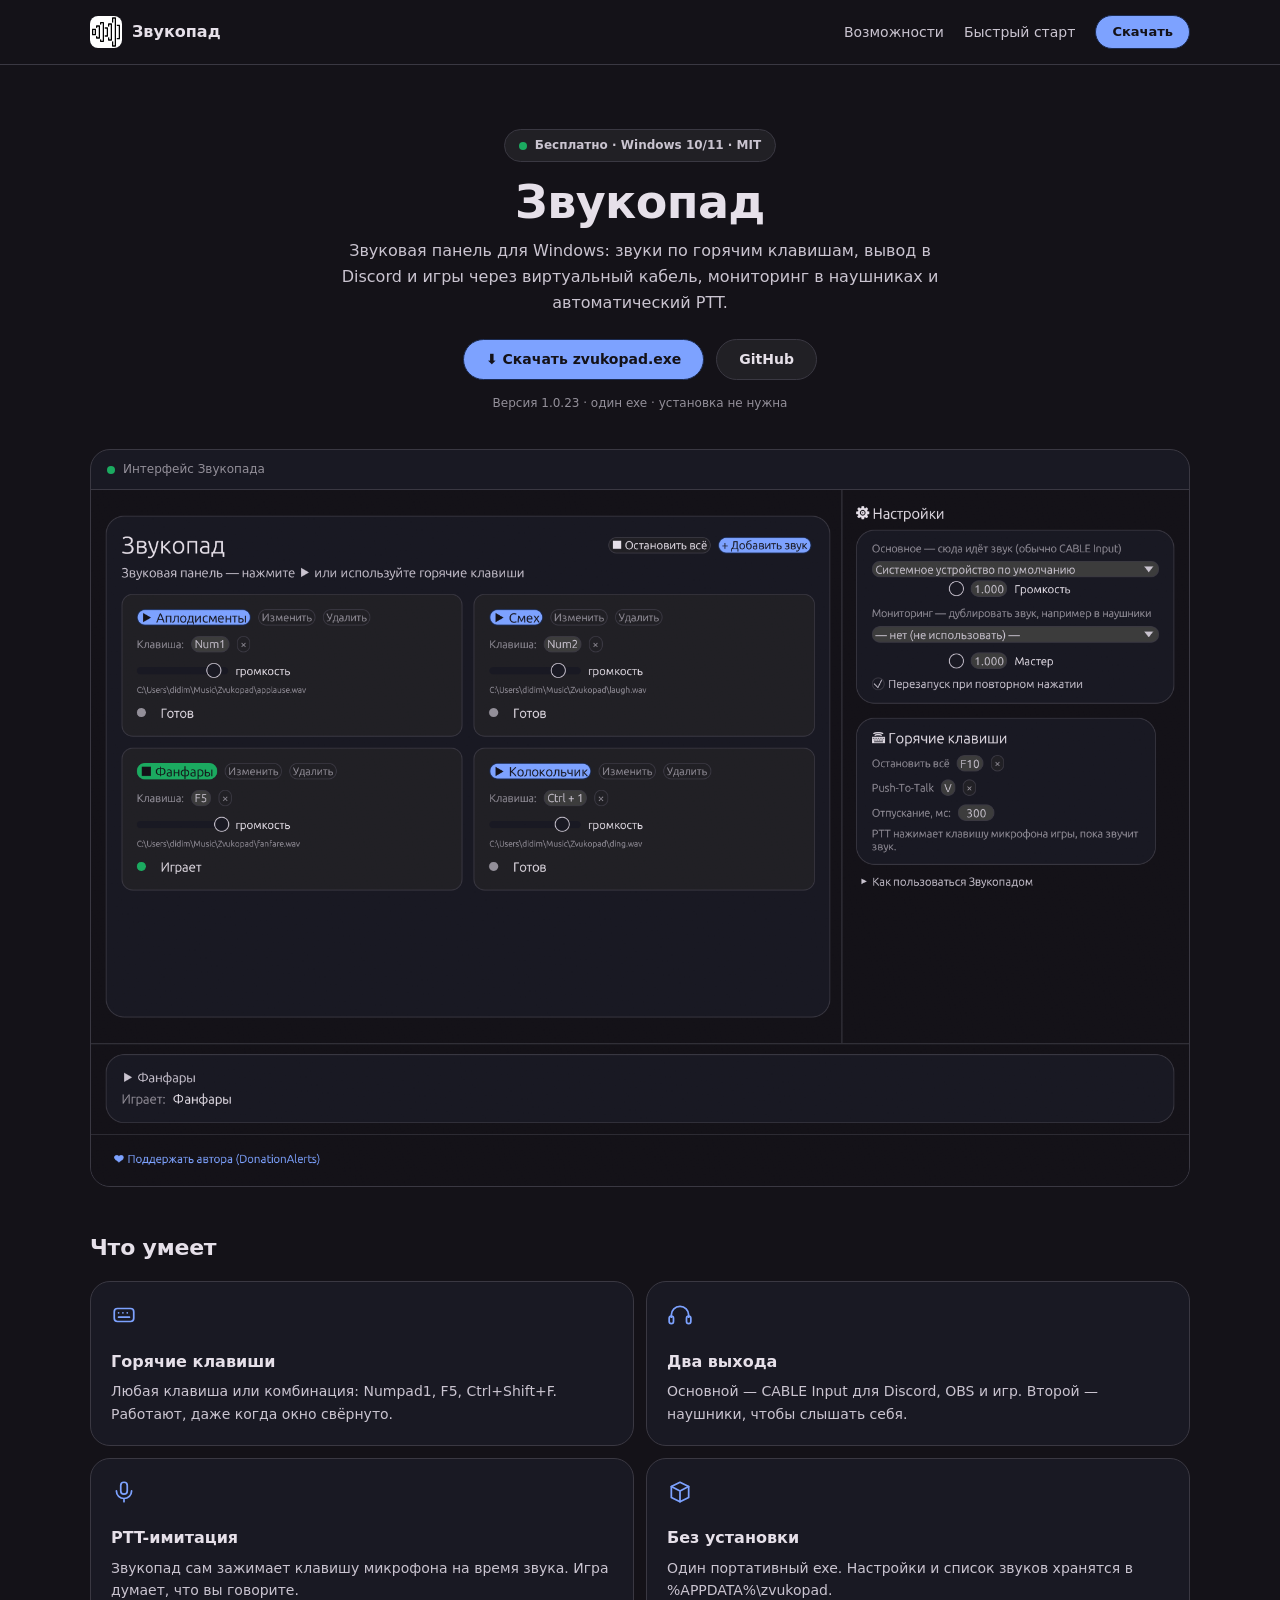
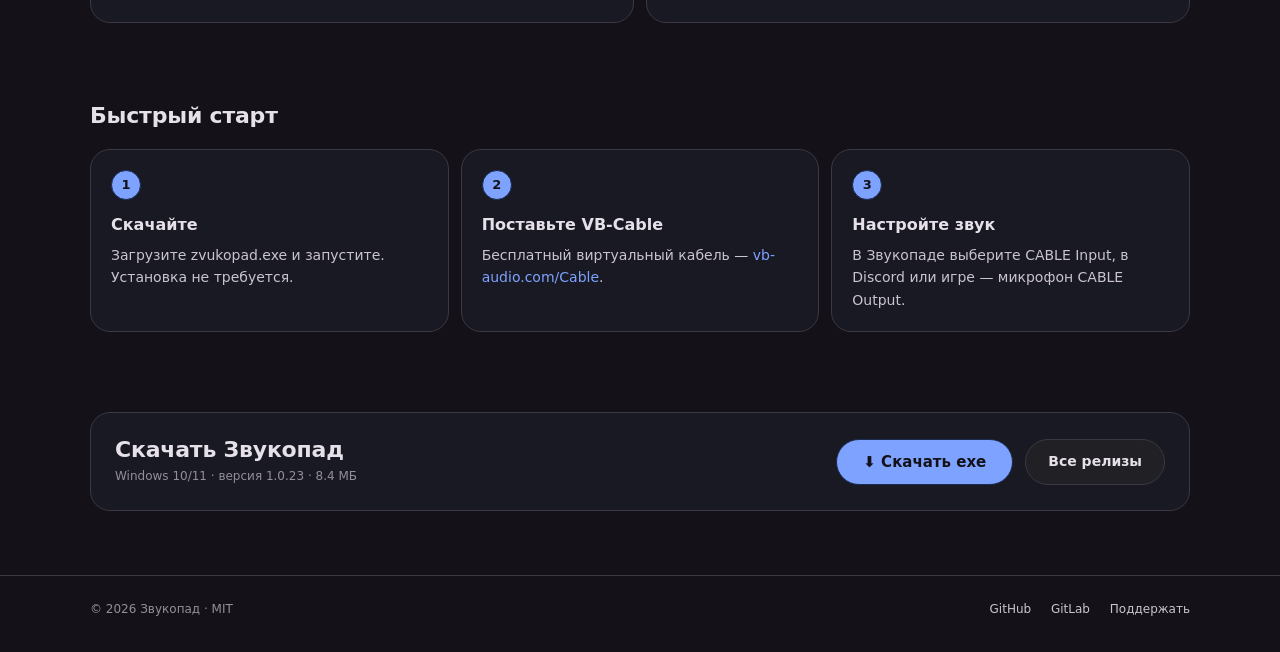
==== commit 98266906: "docs: выравнивание hero и кнопка скачивания в шапке" ====
--- a/docs/index.html
+++ b/docs/index.html
@@ -60,7 +60,7 @@
       <nav class="nav" aria-label="Основная навигация">
         <a href="#features">Возможности</a>
         <a href="#start">Быстрый старт</a>
-        <a class="btn btn-small" href="https://github.com/DidimoonYT/zvukopad/releases/latest/download/zvukopad.exe">Скачать</a>
+        <a class="btn btn-primary btn-small" href="https://github.com/DidimoonYT/zvukopad/releases/latest/download/zvukopad.exe">Скачать</a>
       </nav>
     </div>
   </header>
--- a/docs/styles.css
+++ b/docs/styles.css
@@ -117,7 +117,10 @@
 
 /* Hero */
 .hero { padding: 64px 0 8px; }
-.hero-copy { max-width: 720px; }
+.hero-copy {
+  max-width: 760px;
+  text-align: center;
+}
 .badge {
   display: inline-flex;
   align-items: center;
@@ -148,7 +151,7 @@
   font-weight: 700;
 }
 .lead {
-  margin: 0 0 24px;
+  margin: 0 auto 24px;
   max-width: 620px;
   color: var(--secondary);
   font-size: 16px;
@@ -156,6 +159,7 @@
 .hero-actions {
   display: flex;
   flex-wrap: wrap;
+  justify-content: center;
   gap: var(--gap);
   margin-bottom: 14px;
 }
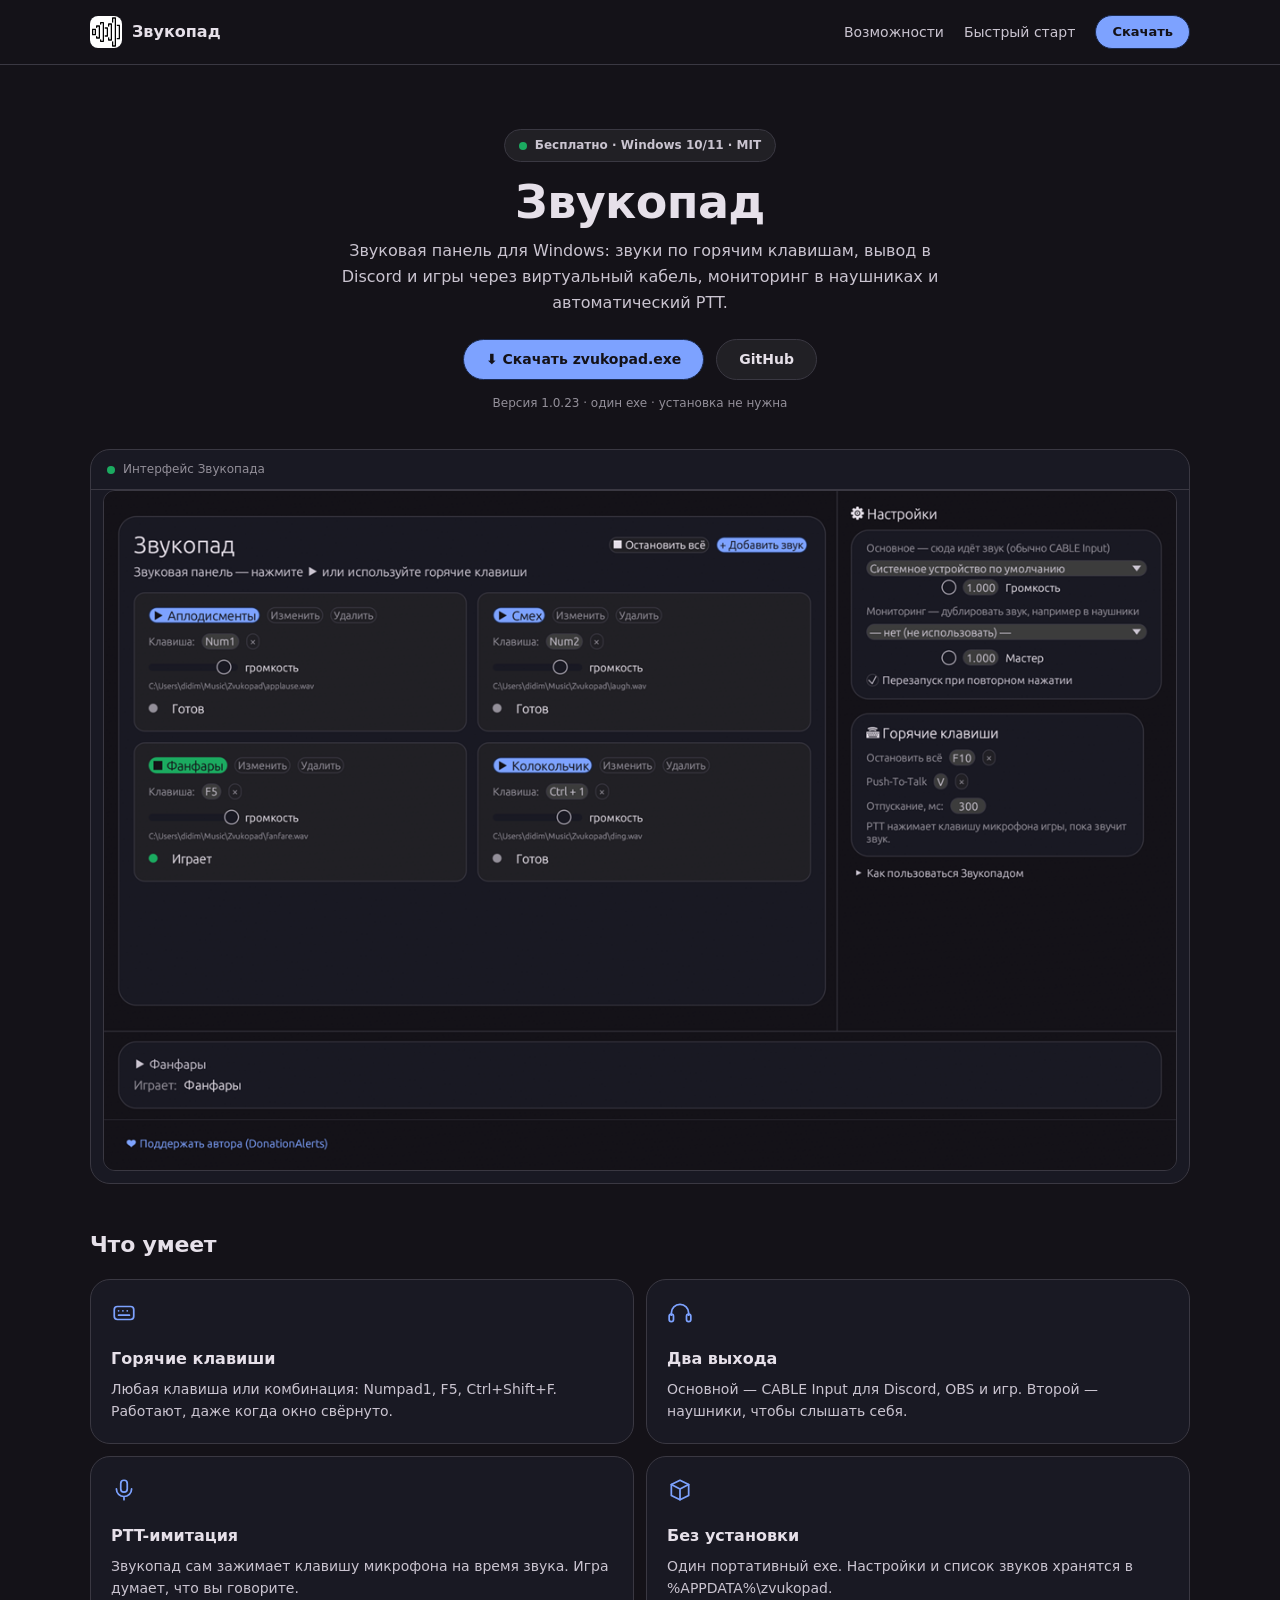
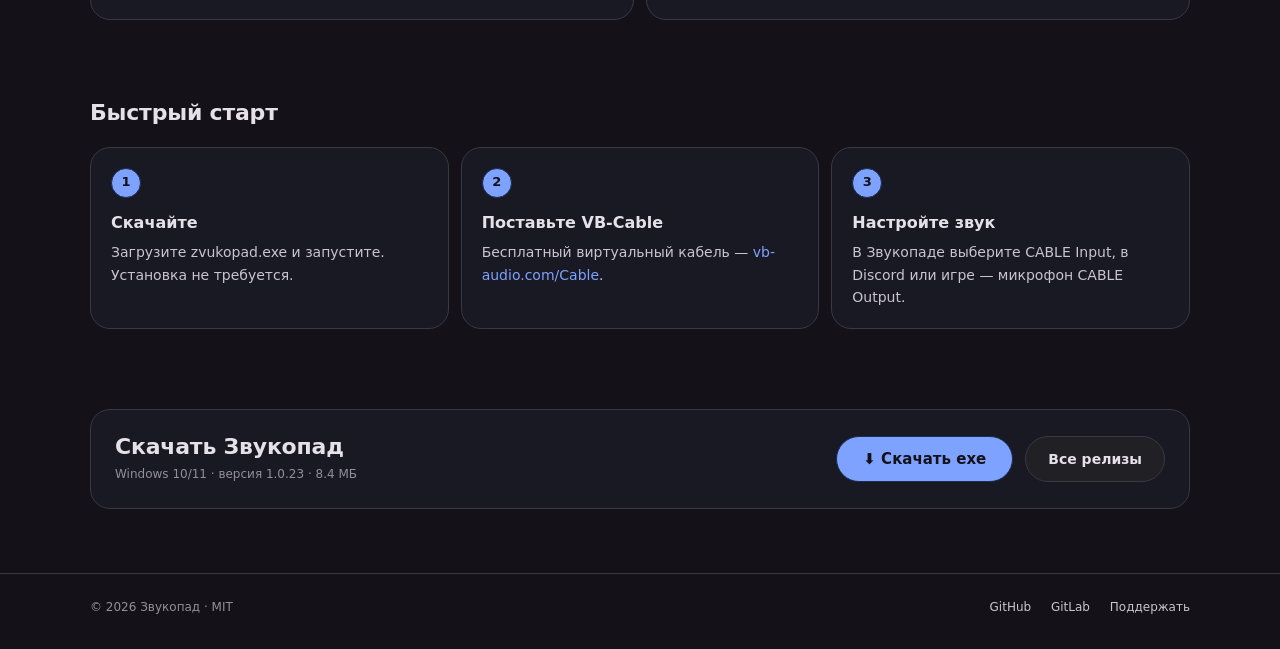
==== commit 4c96c715: "docs: чёткий скриншот 1200x760 с полями в карточке" ====
--- a/docs/index.html
+++ b/docs/index.html
@@ -1,4 +1,4 @@
-<!DOCTYPE html>
+﻿<!DOCTYPE html>
 <html lang="ru">
 <head>
   <meta charset="UTF-8">
@@ -17,13 +17,13 @@
   <meta property="og:title" content="Звукопад — звуковая панель для Windows">
   <meta property="og:description" content="Звуки по горячим клавишам, вывод в Discord и игры, мониторинг и PTT. Бесплатно, один exe, без установки.">
   <meta property="og:url" content="https://didimoonyt.github.io/zvukopad/">
-  <meta property="og:image" content="https://didimoonyt.github.io/zvukopad/assets/screenshot-v1.0.21.png">
+  <meta property="og:image" content="https://didimoonyt.github.io/zvukopad/assets/screenshot-v1.0.23.png">
   <meta property="og:image:alt" content="Интерфейс Звукопада">
 
   <meta name="twitter:card" content="summary_large_image">
   <meta name="twitter:title" content="Звукопад — звуковая панель для Windows">
   <meta name="twitter:description" content="Звуки по горячим клавишам, вывод в Discord и игры, мониторинг и PTT. Бесплатно, без установки.">
-  <meta name="twitter:image" content="https://didimoonyt.github.io/zvukopad/assets/screenshot-v1.0.21.png">
+  <meta name="twitter:image" content="https://didimoonyt.github.io/zvukopad/assets/screenshot-v1.0.23.png">
 
   <link rel="stylesheet" href="styles.css">
 
@@ -38,7 +38,7 @@
     "description": "Бесплатная звуковая панель для Windows с горячими клавишами, выводом звука на два устройства, мониторингом и PTT-имитацией микрофона.",
     "url": "https://didimoonyt.github.io/zvukopad/",
     "downloadUrl": "https://github.com/DidimoonYT/zvukopad/releases/latest/download/zvukopad.exe",
-    "screenshot": "https://didimoonyt.github.io/zvukopad/assets/screenshot-v1.0.21.png",
+    "screenshot": "https://didimoonyt.github.io/zvukopad/assets/screenshot-v1.0.23.png",
     "softwareVersion": "1.0.23",
     "license": "https://github.com/DidimoonYT/zvukopad/blob/master/LICENSE",
     "offers": { "@type": "Offer", "price": "0", "priceCurrency": "RUB" },
@@ -87,7 +87,7 @@
             <span class="dot dot-green" aria-hidden="true"></span>
             <span>Интерфейс Звукопада</span>
           </div>
-          <img src="assets/screenshot-v1.0.21.png" alt="Скриншот Звукопада: карточки звуков с горячими клавишами и панель настроек" width="1800" height="1140" loading="eager">
+          <img src="assets/screenshot-v1.0.23.png" alt="Скриншот Звукопада: карточки звуков с горячими клавишами и панель настроек" width="1200" height="760" loading="eager">
         </figure>
       </div>
     </section>
--- a/docs/styles.css
+++ b/docs/styles.css
@@ -186,7 +186,14 @@
   color: var(--muted);
   font-size: 12px;
 }
-.app-shot img { width: 100%; height: auto; }
+.app-shot img {
+  display: block;
+  width: calc(100% - 24px);
+  height: auto;
+  margin: 0 auto 12px;
+  border: 1px solid var(--border);
+  border-radius: var(--radius-field);
+}
 
 /* Sections */
 .section { padding: 40px 0; }
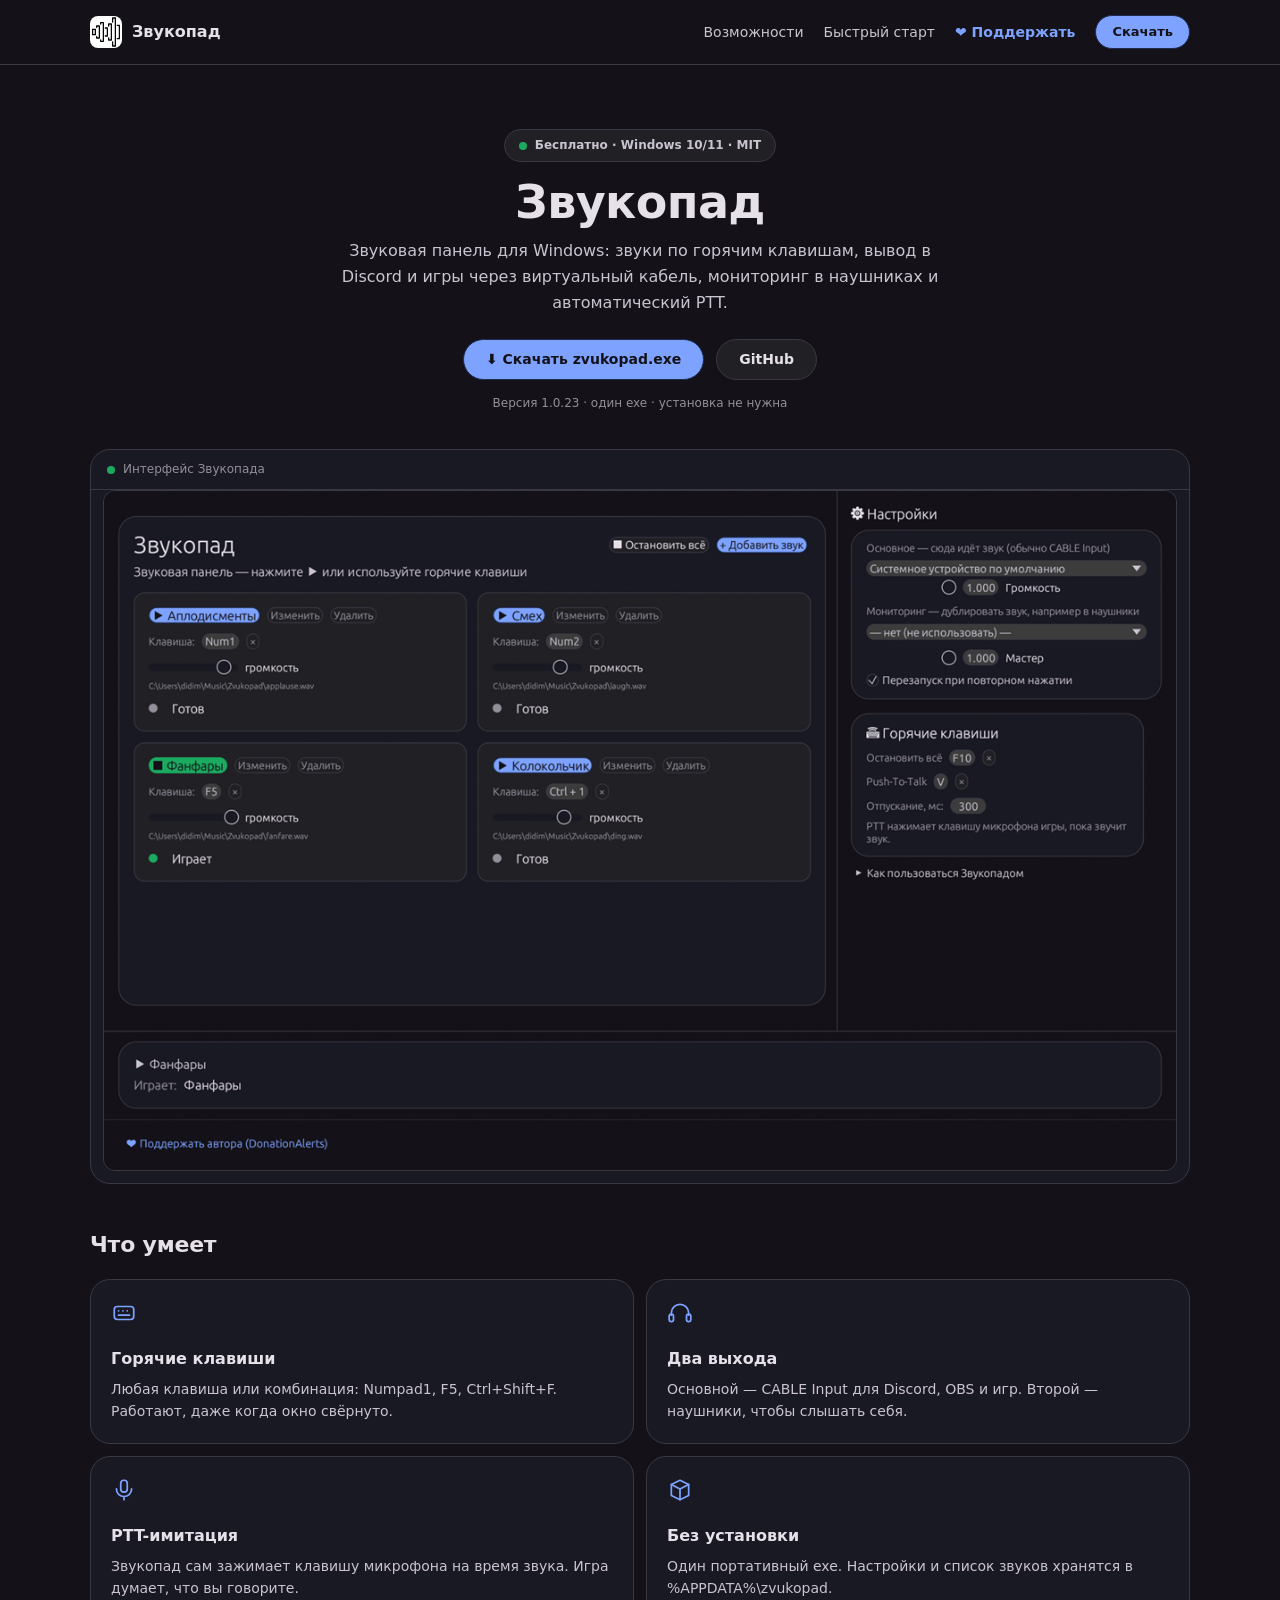
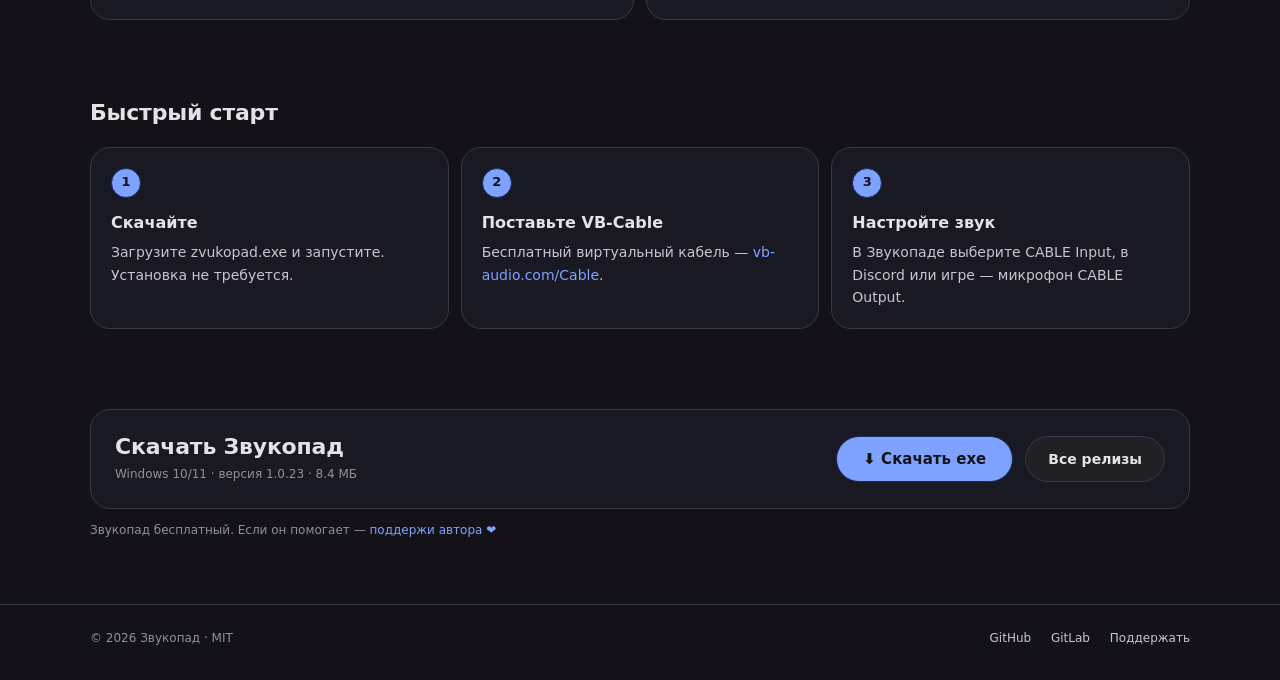
==== commit 28a3bcd4: "docs: ссылка на донат в шапке и под блоком скачивания" ====
--- a/docs/index.html
+++ b/docs/index.html
@@ -60,6 +60,7 @@
       <nav class="nav" aria-label="Основная навигация">
         <a href="#features">Возможности</a>
         <a href="#start">Быстрый старт</a>
+        <a class="donate-link" href="https://www.donationalerts.com/r/didimoon" target="_blank" rel="noopener">❤ Поддержать</a>
         <a class="btn btn-primary btn-small" href="https://github.com/DidimoonYT/zvukopad/releases/latest/download/zvukopad.exe">Скачать</a>
       </nav>
     </div>
@@ -155,6 +156,7 @@
             <a class="btn btn-ghost" href="https://github.com/DidimoonYT/zvukopad/releases" target="_blank" rel="noopener">Все релизы</a>
           </div>
         </div>
+        <p class="download-note">Звукопад бесплатный. Если он помогает — <a href="https://www.donationalerts.com/r/didimoon" target="_blank" rel="noopener">поддержи автора ❤</a></p>
       </div>
     </section>
   </main>
--- a/docs/styles.css
+++ b/docs/styles.css
@@ -83,6 +83,8 @@
 }
 .nav a { color: var(--secondary); }
 .nav a:hover { color: var(--text); }
+.nav .donate-link { color: var(--accent); font-weight: 600; }
+.nav .donate-link:hover { color: var(--accent-strong); }
 .nav .btn { color: var(--accent-text); }
 .nav .btn:hover { color: var(--accent-text); }
 
@@ -287,6 +289,9 @@
 }
 .download-card h2 { margin: 0 0 4px; }
 .download-card p { margin: 0; color: var(--muted); font-size: 12px; }
+.download-note { margin: 12px 0 0; color: var(--muted); font-size: 12px; }
+.download-note a { color: var(--accent); }
+.download-note a:hover { color: var(--accent-strong); }
 .download-actions {
   display: flex;
   flex-wrap: wrap;
